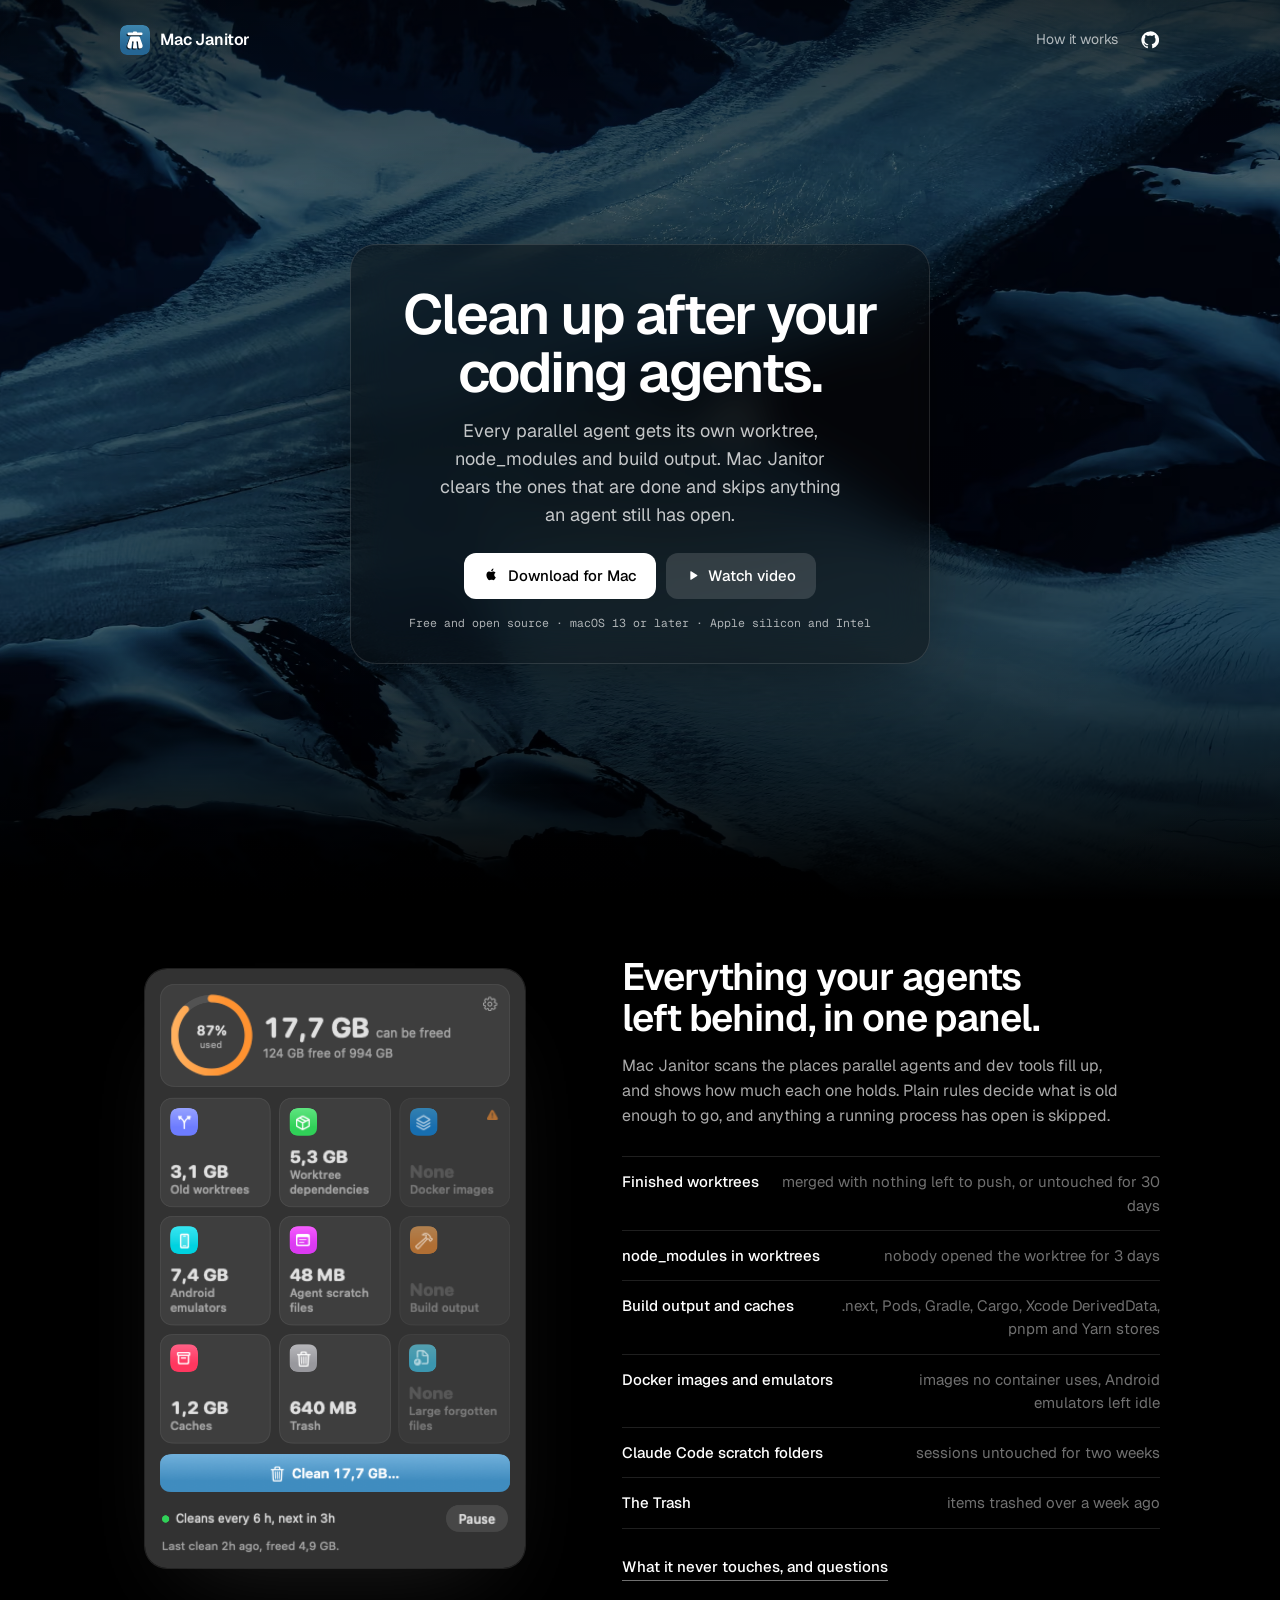
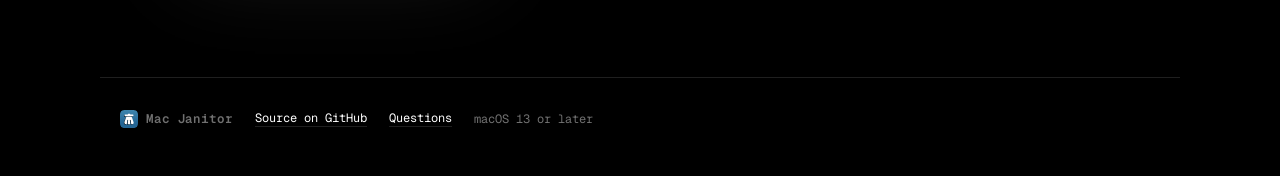
==== site/index.html @ 7b103d2b "Agent-focused site and README copy, glacier blue accent Hero, panel section, details page (safe whil" ====
<!doctype html>
<html lang="en">
<head>
<meta charset="utf-8">
<meta name="viewport" content="width=device-width, initial-scale=1, viewport-fit=cover">
<title>Mac Janitor: clean up after your coding agents</title>
<meta name="description" content="A free macOS menu-bar app that clears the worktrees, node_modules, build output and caches parallel coding agents leave behind, and skips anything still in use.">
<meta name="theme-color" content="#000000">
<meta property="og:type" content="website">
<meta property="og:site_name" content="Mac Janitor">
<meta property="og:url" content="https://blazejkustra.github.io/Mac-Janitor/">
<meta property="og:title" content="Mac Janitor: clean up after your coding agents">
<meta property="og:description" content="Parallel agents fill your disk with worktrees, node_modules and build output. Mac Janitor clears the finished ones from the menu bar.">
<meta property="og:image" content="https://blazejkustra.github.io/Mac-Janitor/assets/og.jpg">
<meta property="og:image:width" content="1200">
<meta property="og:image:height" content="630">
<meta name="twitter:card" content="summary_large_image">
<link rel="icon" type="image/svg+xml" href="assets/logo.svg">
<link rel="icon" type="image/png" href="assets/favicon.png">
<link rel="apple-touch-icon" href="assets/icon-256.png">
<link rel="preconnect" href="https://fonts.googleapis.com">
<link rel="preconnect" href="https://fonts.gstatic.com" crossorigin>
<link rel="stylesheet" href="https://fonts.googleapis.com/css2?family=Geist:wght@400;500;600&family=Geist+Mono:wght@400;500&display=swap">
<link rel="stylesheet" href="styles.css">
</head>
<body class="home">
<main>
  <section class="stage">
    <picture class="photo">
      <source media="(max-aspect-ratio: 3/4)" type="image/avif" srcset="assets/photos/glacier-1080.avif">
      <source media="(max-aspect-ratio: 3/4)" type="image/webp" srcset="assets/photos/glacier-1080.webp">
      <source media="(max-aspect-ratio: 3/4)" srcset="assets/photos/glacier-1080.jpg">
      <source type="image/avif" srcset="assets/photos/glacier-2560.avif">
      <source type="image/webp" srcset="assets/photos/glacier-2560.webp">
      <img src="assets/photos/glacier-2560.jpg" alt="" width="2560" height="1600" fetchpriority="high">
    </picture>

    <header class="nav wrap">
      <a class="brand" href="./"><img src="assets/logo.svg" alt="" width="30" height="30">Mac Janitor</a>
      <nav class="links" aria-label="Site">
        <a href="details.html">How it works</a>
        <a class="icon" href="https://github.com/blazejkustra/Mac-Janitor" aria-label="Source on GitHub">
          <svg viewBox="0 0 24 24" aria-hidden="true"><path d="M12 .5a11.5 11.5 0 0 0-3.64 22.41c.58.1.79-.25.79-.56v-2c-3.2.7-3.88-1.37-3.88-1.37-.52-1.33-1.28-1.69-1.28-1.69-1.05-.71.08-.7.08-.7 1.16.08 1.77 1.19 1.77 1.19 1.03 1.77 2.7 1.26 3.36.96.1-.75.4-1.26.73-1.55-2.56-.29-5.24-1.28-5.24-5.69 0-1.26.45-2.29 1.19-3.09-.12-.29-.52-1.46.11-3.05 0 0 .97-.31 3.17 1.18a11 11 0 0 1 5.77 0c2.2-1.49 3.17-1.18 3.17-1.18.63 1.59.23 2.76.11 3.05.74.8 1.19 1.83 1.19 3.09 0 4.42-2.69 5.39-5.25 5.68.41.36.78 1.06.78 2.14v3.17c0 .31.21.67.8.56A11.5 11.5 0 0 0 12 .5Z"/></svg>
        </a>
      </nav>
    </header>

    <div class="intro">
      <h1>Clean up after your coding agents.</h1>
      <p class="lede">Every parallel agent gets its own worktree, node_modules and build output. Mac Janitor clears the ones that are done and skips anything an agent still has open.</p>
      <div class="ctas">
        <a class="btn main" href="https://github.com/blazejkustra/Mac-Janitor/releases/latest">
          <svg viewBox="0 0 24 24" aria-hidden="true"><path d="M16.4 12.6c0-2.4 2-3.5 2-3.6-1.1-1.6-2.8-1.8-3.4-1.8-1.4-.2-2.8.9-3.5.9-.7 0-1.9-.8-3.1-.8-1.6 0-3 .9-3.8 2.3-1.6 2.8-.4 7 1.2 9.3.8 1.1 1.7 2.4 2.9 2.3 1.2 0 1.6-.7 3-.7s1.8.7 3.1.7c1.3 0 2.1-1.1 2.8-2.3.9-1.3 1.3-2.5 1.3-2.6 0 0-2.5-1-2.5-3.7zM14.1 5.5c.6-.8 1.1-1.9 1-3-.9 0-2.1.6-2.7 1.4-.6.7-1.1 1.8-1 2.9 1 .1 2.1-.5 2.7-1.3z"/></svg>
          Download for Mac
        </a>
        <button class="btn ghost" type="button" id="watch" aria-haspopup="dialog">
          <svg viewBox="0 0 24 24" aria-hidden="true"><path d="M8 5.2v13.6a1 1 0 0 0 1.5.86l11-6.8a1 1 0 0 0 0-1.72l-11-6.8A1 1 0 0 0 8 5.2z"/></svg>
          Watch video
        </button>
      </div>
      <p class="meta">Free and open source · macOS 13 or later · Apple silicon and Intel</p>
    </div>
  </section>

  <section class="tour wrap">
    <figure class="shot">
      <img src="assets/panel-dark.png" width="720" height="1136" alt="The Mac Janitor menu-bar panel: 17.7 GB can be freed, split into old worktrees, worktree dependencies, Android emulators, caches, the Trash and more" loading="lazy">
    </figure>
    <div class="tour-copy">
      <h2>Everything your agents left behind, in one panel.</h2>
      <p>Mac Janitor scans the places parallel agents and dev tools fill up, and shows how much each one holds. Plain rules decide what is old enough to go, and anything a running process has open is skipped.</p>
      <ul class="rows">
        <li><b>Finished worktrees</b><span>merged with nothing left to push, or untouched for 30 days</span></li>
        <li><b>node_modules in worktrees</b><span>nobody opened the worktree for 3 days</span></li>
        <li><b>Build output and caches</b><span>.next, Pods, Gradle, Cargo, Xcode DerivedData, pnpm and Yarn stores</span></li>
        <li><b>Docker images and emulators</b><span>images no container uses, Android emulators left idle</span></li>
        <li><b>Claude Code scratch folders</b><span>sessions untouched for two weeks</span></li>
        <li><b>The Trash</b><span>items trashed over a week ago</span></li>
      </ul>
      <a class="more" href="details.html">What it never touches, and questions</a>
    </div>
  </section>

  <footer class="foot wrap">
    <span class="brand small"><img src="assets/logo.svg" alt="" width="18" height="18">Mac Janitor</span>
    <a href="https://github.com/blazejkustra/Mac-Janitor">Source on GitHub</a>
    <a href="details.html#faq">Questions</a>
    <span>macOS 13 or later</span>
  </footer>
</main>

<dialog class="player" id="player" aria-label="Mac Janitor demo video">
  <div class="frame" id="frame"></div>
  <button class="close" type="button" id="close" aria-label="Close video">
    <svg viewBox="0 0 24 24" aria-hidden="true"><path d="M6 6l12 12M18 6L6 18"/></svg>
  </button>
</dialog>

<template id="soon">
  <div class="soon">
    <img src="assets/demo-poster.jpg" alt="">
    <div class="soon-note">
      <b>Video coming soon</b>
      <span>A short tour of a scan and a clean is on its way.</span>
    </div>
  </div>
</template>

<script src="player.js" defer></script>
</body>
</html>
---- site/styles.css ----
:root {
  --bg: #000;
  --fg: #fff;
  --muted: rgba(255, 255, 255, 0.66);
  --faint: rgba(255, 255, 255, 0.44);
  --line: rgba(255, 255, 255, 0.12);
  --fill: rgba(255, 255, 255, 0.08);
  --sans: "Geist", system-ui, -apple-system, sans-serif;
  --mono: "Geist Mono", ui-monospace, "SF Mono", Menlo, monospace;
  --col: 1080px;
  --spring: cubic-bezier(.3, 1.5, .5, 1);
  color-scheme: dark;
}

* { box-sizing: border-box; }
html { scroll-behavior: smooth; }
body {
  margin: 0;
  background: var(--bg);
  color: var(--fg);
  font-family: var(--sans);
  font-size: 16px;
  line-height: 1.55;
  -webkit-font-smoothing: antialiased;
}
img { display: block; max-width: 100%; height: auto; }
a { color: inherit; }
a, button, summary { cursor: pointer; -webkit-tap-highlight-color: transparent; }
:focus-visible { outline: 2px solid var(--fg); outline-offset: 3px; border-radius: 10px; }

.wrap { width: 100%; max-width: var(--col); margin: 0 auto; padding-inline: max(20px, env(safe-area-inset-left, 0px)) max(20px, env(safe-area-inset-right, 0px)); }

.nav { position: relative; z-index: 3; display: flex; align-items: center; justify-content: space-between; padding-block: 22px; }
.brand { display: inline-flex; align-items: center; gap: 10px; font-weight: 600; font-size: 16px; letter-spacing: -0.01em; text-decoration: none; }
.brand img { width: 30px; height: 30px; border-radius: 7px; }
.brand.small { gap: 8px; font-size: 12.5px; }
.brand.small img { width: 18px; height: 18px; border-radius: 4px; }
.links { display: flex; align-items: center; gap: 2px; margin-right: -8px; }
.links a { display: inline-flex; align-items: center; height: 36px; padding: 0 12px; border-radius: 10px; font-size: 14px; color: var(--muted); text-decoration: none; transition: background .15s ease, color .15s ease; }
.links a:hover { background: var(--fill); color: var(--fg); }
.links .icon { width: 36px; padding: 0; justify-content: center; color: var(--fg); }
.links svg { width: 18px; height: 18px; fill: currentColor; }

h1 { margin: 0; font-weight: 600; font-size: clamp(36px, 5.4vw, 56px); line-height: 1.03; letter-spacing: -0.035em; text-wrap: balance; }
h2 { margin: 0; font-weight: 600; font-size: clamp(28px, 3.4vw, 38px); line-height: 1.08; letter-spacing: -0.03em; text-wrap: balance; }
.lede { margin: 0; max-width: 34ch; font-size: 18px; line-height: 1.55; color: var(--muted); text-wrap: pretty; }

.btn { display: inline-flex; align-items: center; gap: 9px; height: 46px; padding: 0 20px; border: 0; border-radius: 12px; font: 500 15px var(--sans); text-decoration: none; transition: transform .15s ease, background .15s ease; }
.btn:hover { transform: translateY(-1px); }
.btn svg { width: 15px; height: 15px; fill: currentColor; }
.btn.main { background: #fff; color: #000; }
.btn.main svg { margin-top: -2px; }
.btn.ghost { background: rgba(255, 255, 255, 0.14); color: var(--fg); }
.btn.ghost:hover { background: rgba(255, 255, 255, 0.2); }
.btn.ghost svg { width: 13px; height: 13px; }
.meta { margin: 0; font: 400 11.5px var(--mono); color: var(--muted); }

.stage { position: relative; isolation: isolate; overflow: hidden; display: flex; flex-direction: column; min-height: clamp(640px, 100svh, 980px); padding-bottom: 72px; background: #000; }
.photo { position: absolute; inset: 0; z-index: -2; }
.photo img { width: 100%; height: 100%; object-fit: cover; filter: brightness(.5) saturate(.92); }
.stage::before {
  content: ""; position: absolute; inset: 0; z-index: -1;
  background:
    radial-gradient(ellipse 46% 40% at 50% 52%, rgba(0, 0, 0, 0.5), rgba(0, 0, 0, 0.18) 70%, transparent),
    radial-gradient(ellipse 120% 90% at 50% 50%, transparent 55%, rgba(0, 0, 0, 0.55)),
    linear-gradient(to bottom, rgba(0, 0, 0, 0.45), transparent 22%, transparent 70%, #000);
}

.intro {
  position: relative; z-index: 2; margin: auto; width: calc(100% - 40px); max-width: 580px; padding: 42px 32px 34px;
  display: flex; flex-direction: column; align-items: center; gap: 16px; text-align: center;
  border-radius: 26px; background: rgba(10, 10, 10, 0.42);
  box-shadow: inset 0 0 0 1px rgba(255, 255, 255, 0.12), 0 30px 80px -30px rgba(0, 0, 0, 0.6);
  backdrop-filter: blur(20px) saturate(1.1); -webkit-backdrop-filter: blur(20px) saturate(1.1);
  animation: rise .7s var(--spring) both;
}
.intro .lede { color: rgba(255, 255, 255, 0.76); }
.ctas { display: flex; flex-wrap: wrap; justify-content: center; gap: 10px; margin-top: 8px; }
@keyframes rise { from { opacity: 0; transform: translateY(18px); } to { opacity: 1; transform: none; } }

.tour { display: grid; grid-template-columns: minmax(0, 0.8fr) minmax(0, 1fr); gap: 72px; align-items: center; padding-block: 56px 96px; }
.shot img { width: 100%; max-width: 380px; margin-inline: auto; border-radius: 22px; box-shadow: 0 0 0 1px var(--line), 0 40px 90px -40px rgba(255, 255, 255, 0.12); }
.tour-copy p { margin: 16px 0 0; max-width: 46ch; color: var(--muted); }
.rows { list-style: none; margin: 28px 0 0; padding: 0; border-top: 1px solid var(--line); }
.rows li { display: flex; justify-content: space-between; align-items: baseline; gap: 20px; padding: 13px 0; border-bottom: 1px solid var(--line); font-size: 15px; }
.rows b { flex: none; font-weight: 500; }
.rows span { color: var(--faint); text-align: right; }
.more { display: inline-flex; align-items: center; gap: 8px; margin-top: 26px; font-size: 15px; font-weight: 500; text-decoration: none; border-bottom: 1px solid var(--faint); padding-bottom: 2px; transition: border-color .15s ease; }
.more:hover { border-color: var(--fg); }

.foot { display: flex; flex-wrap: wrap; align-items: center; gap: 12px 22px; padding-block: 32px 48px; border-top: 1px solid var(--line); font: 400 12px var(--mono); color: var(--faint); }
.foot a { color: var(--fg); text-decoration: none; border-bottom: 1px solid var(--line); }
.foot a:hover { border-color: var(--fg); }
.foot .credits { flex-basis: 100%; }

.page .nav { border-bottom: 1px solid var(--line); }
.intro-page { padding-block: 72px 56px; }
.intro-page .lede { margin-top: 18px; max-width: 52ch; }
.band { padding-block: 64px; border-top: 1px solid var(--line); }
.split { display: grid; grid-template-columns: 1fr 1fr; gap: 64px; }
.sub { margin: 12px 0 0; max-width: 46ch; color: var(--muted); }
.list { list-style: none; margin: 28px 0 0; padding: 0; border-top: 1px solid var(--line); }
.list li { padding: 14px 0; border-bottom: 1px solid var(--line); color: var(--muted); }
.list b { color: var(--fg); font-weight: 500; }
.feature { display: grid; grid-template-columns: minmax(0, 1fr) minmax(0, 1.15fr); gap: 64px; align-items: center; padding-block: 64px; border-top: 1px solid var(--line); }
.feature p { margin: 16px 0 0; max-width: 46ch; color: var(--muted); }
figure { margin: 0; }
.single img { border-radius: 14px; box-shadow: 0 0 0 1px var(--line); }

.faq { padding-block: 64px; border-top: 1px solid var(--line); }
.faq h2 { margin-bottom: 16px; }
.faq-list { max-width: 720px; }
details { border-bottom: 1px solid var(--line); }
summary { list-style: none; display: flex; justify-content: space-between; align-items: center; gap: 16px; padding: 18px 0; font-weight: 500; font-size: 17px; border-radius: 0; }
summary::-webkit-details-marker { display: none; }
summary::after { content: "+"; font: 400 20px var(--mono); color: var(--faint); transition: transform .25s var(--spring); }
details[open] summary::after { transform: rotate(45deg); }
details p { margin: 0 0 20px; max-width: 62ch; color: var(--muted); }

.player { width: min(1100px, calc(100vw - 32px)); max-width: none; padding: 0; border: 0; border-radius: 18px; background: #000; color: var(--fg); overflow: visible; box-shadow: 0 0 0 1px var(--line), 0 40px 90px -30px rgba(0, 0, 0, 0.9); }
.player::backdrop { background: rgba(0, 0, 0, 0.8); backdrop-filter: blur(8px); -webkit-backdrop-filter: blur(8px); }
.player[open] { animation: pop .35s var(--spring) both; }
@keyframes pop { from { opacity: 0; transform: scale(.96); } to { opacity: 1; transform: none; } }
.frame { aspect-ratio: 16 / 9; border-radius: 18px; overflow: hidden; background: #000; }
.frame video, .soon img { display: block; width: 100%; height: 100%; object-fit: cover; }
.soon { position: relative; height: 100%; }
.soon img { filter: brightness(0.55); }
.soon-note { position: absolute; left: 50%; bottom: 28px; transform: translateX(-50%); display: flex; flex-direction: column; align-items: center; gap: 4px; padding: 14px 20px; border-radius: 14px; text-align: center; background: rgba(0, 0, 0, 0.6); box-shadow: inset 0 0 0 1px var(--line); backdrop-filter: blur(12px); -webkit-backdrop-filter: blur(12px); }
.soon-note b { font-weight: 600; font-size: 16px; }
.soon-note span { font-size: 13.5px; color: var(--muted); }
.close { position: absolute; top: -14px; right: -14px; width: 36px; height: 36px; border-radius: 50%; border: 0; display: grid; place-items: center; background: #fff; color: #000; box-shadow: 0 8px 20px -8px rgba(0, 0, 0, 0.8); transition: transform .2s var(--spring); }
.close:hover { transform: scale(1.08); }
.close svg { width: 14px; height: 14px; stroke: currentColor; stroke-width: 2.2; stroke-linecap: round; fill: none; }

@media (max-width: 900px) {
  .tour, .split, .feature { grid-template-columns: minmax(0, 1fr); gap: 44px; }
  .shot img { max-width: 340px; }
}

@media (max-width: 640px) {
  .lede { font-size: 16.5px; }
  .intro { padding: 30px 18px 26px; border-radius: 22px; }
  .ctas { width: 100%; flex-direction: column; }
  .btn { justify-content: center; }
  .rows li { flex-direction: column; gap: 2px; }
  .rows span { text-align: left; }
  .page .links a:not(.icon):not(.home-link) { display: none; }
  .soon-note { bottom: 12px; padding: 10px 14px; width: calc(100% - 24px); }
  .close { top: -44px; right: 0; }
}

@media (prefers-reduced-motion: reduce) {
  html { scroll-behavior: auto; }
  .intro, .player[open] { animation: none; }
  .btn, .close, .links a, .more, summary::after { transition: none; }
}
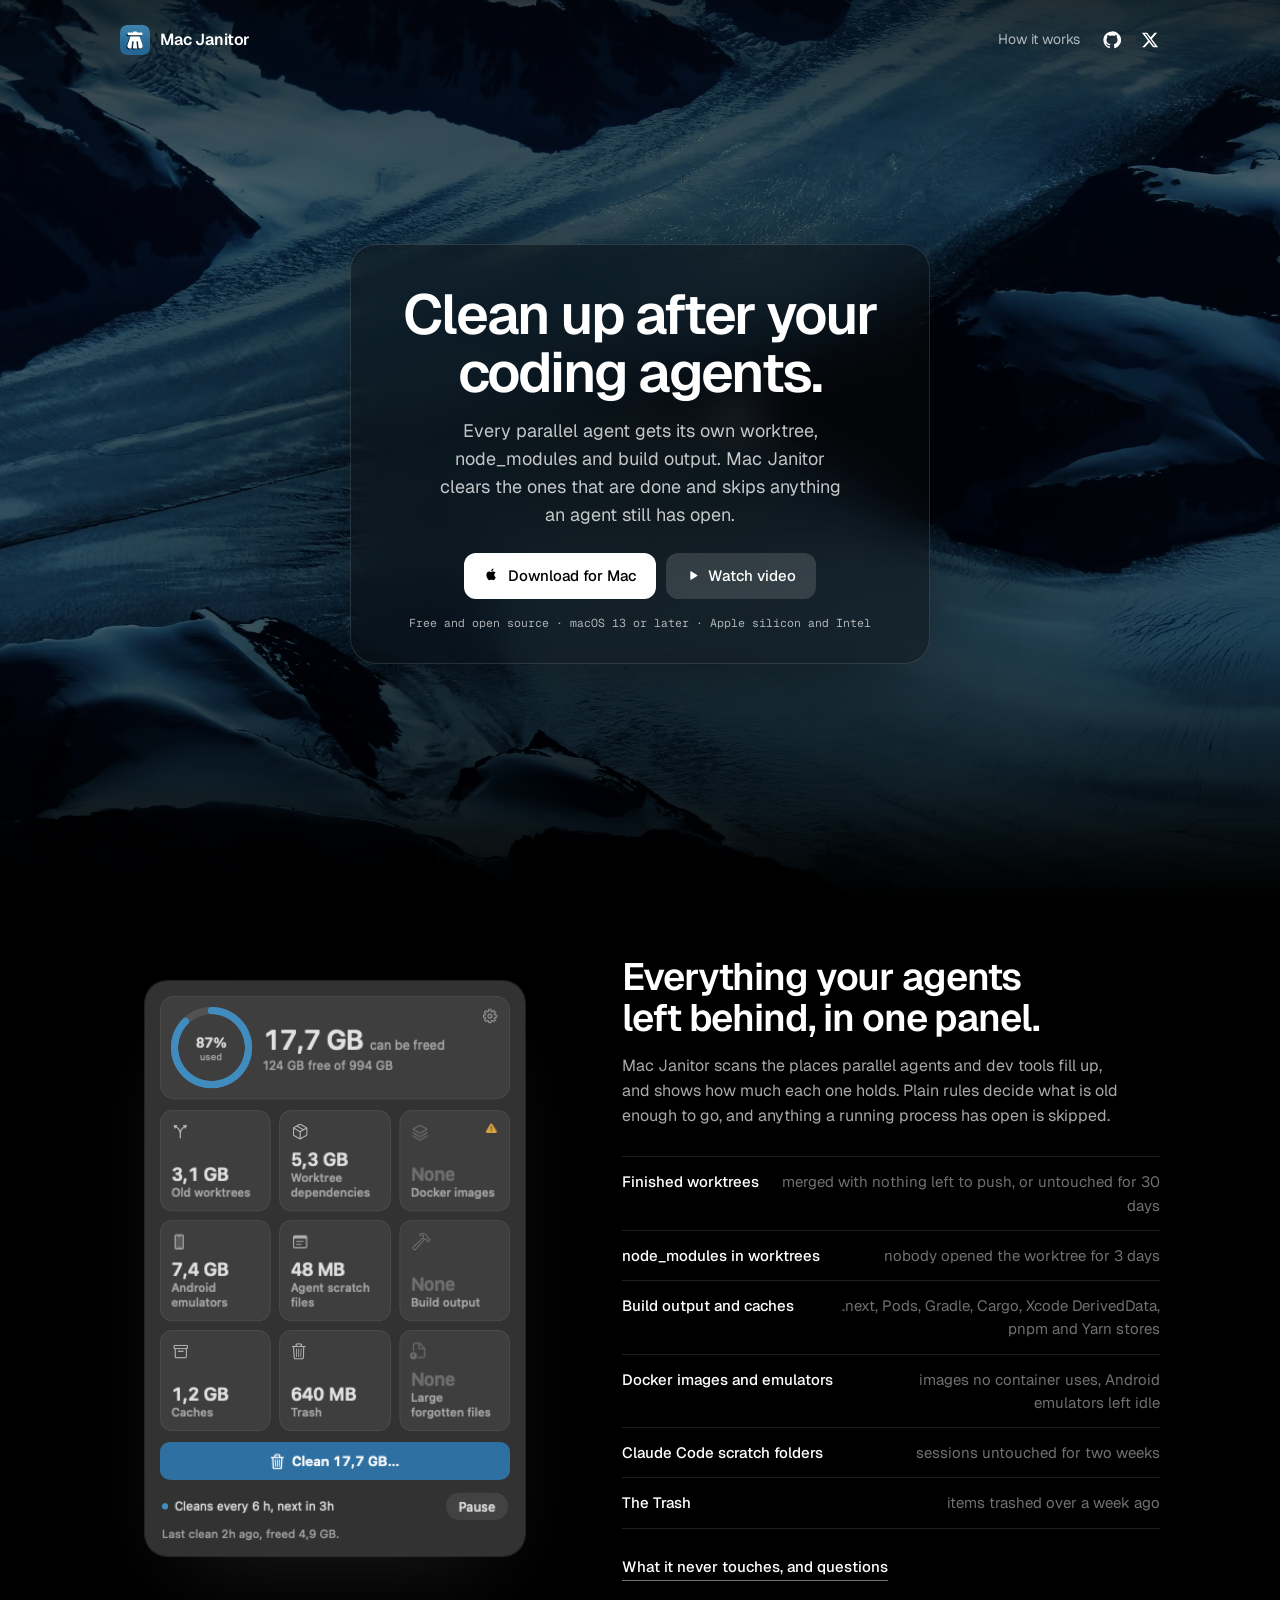
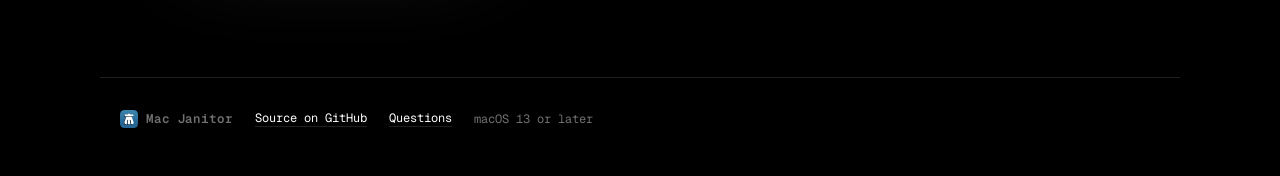
==== commit 7a21190e: "Calmer panel: neutral greys, one glacier-blue accent Category and settings icons become monochrome s" ====
--- a/site/index.html
+++ b/site/index.html
@@ -42,6 +42,9 @@
         <a class="icon" href="https://github.com/blazejkustra/Mac-Janitor" aria-label="Source on GitHub">
           <svg viewBox="0 0 24 24" aria-hidden="true"><path d="M12 .5a11.5 11.5 0 0 0-3.64 22.41c.58.1.79-.25.79-.56v-2c-3.2.7-3.88-1.37-3.88-1.37-.52-1.33-1.28-1.69-1.28-1.69-1.05-.71.08-.7.08-.7 1.16.08 1.77 1.19 1.77 1.19 1.03 1.77 2.7 1.26 3.36.96.1-.75.4-1.26.73-1.55-2.56-.29-5.24-1.28-5.24-5.69 0-1.26.45-2.29 1.19-3.09-.12-.29-.52-1.46.11-3.05 0 0 .97-.31 3.17 1.18a11 11 0 0 1 5.77 0c2.2-1.49 3.17-1.18 3.17-1.18.63 1.59.23 2.76.11 3.05.74.8 1.19 1.83 1.19 3.09 0 4.42-2.69 5.39-5.25 5.68.41.36.78 1.06.78 2.14v3.17c0 .31.21.67.8.56A11.5 11.5 0 0 0 12 .5Z"/></svg>
         </a>
+        <a class="icon" href="https://x.com/blazejkustra_" aria-label="Błażej Kustra on X">
+          <svg viewBox="0 0 24 24" aria-hidden="true"><path d="M18.244 2.25h3.308l-7.227 8.26 8.502 11.24H16.17l-5.214-6.817L4.99 21.75H1.68l7.73-8.835L1.254 2.25H8.08l4.713 6.231zm-1.161 17.52h1.833L7.084 4.126H5.117z"/></svg>
+        </a>
       </nav>
     </header>
 
@@ -64,7 +67,7 @@
 
   <section class="tour wrap">
     <figure class="shot">
-      <img src="assets/panel-dark.png" width="720" height="1136" alt="The Mac Janitor menu-bar panel: 17.7 GB can be freed, split into old worktrees, worktree dependencies, Android emulators, caches, the Trash and more" loading="lazy">
+      <img src="assets/panel-dark.png" width="720" height="1088" alt="The Mac Janitor menu-bar panel: 17.7 GB can be freed, split into old worktrees, worktree dependencies, Android emulators, caches, the Trash and more" loading="lazy">
     </figure>
     <div class="tour-copy">
       <h2>Everything your agents left behind, in one panel.</h2>
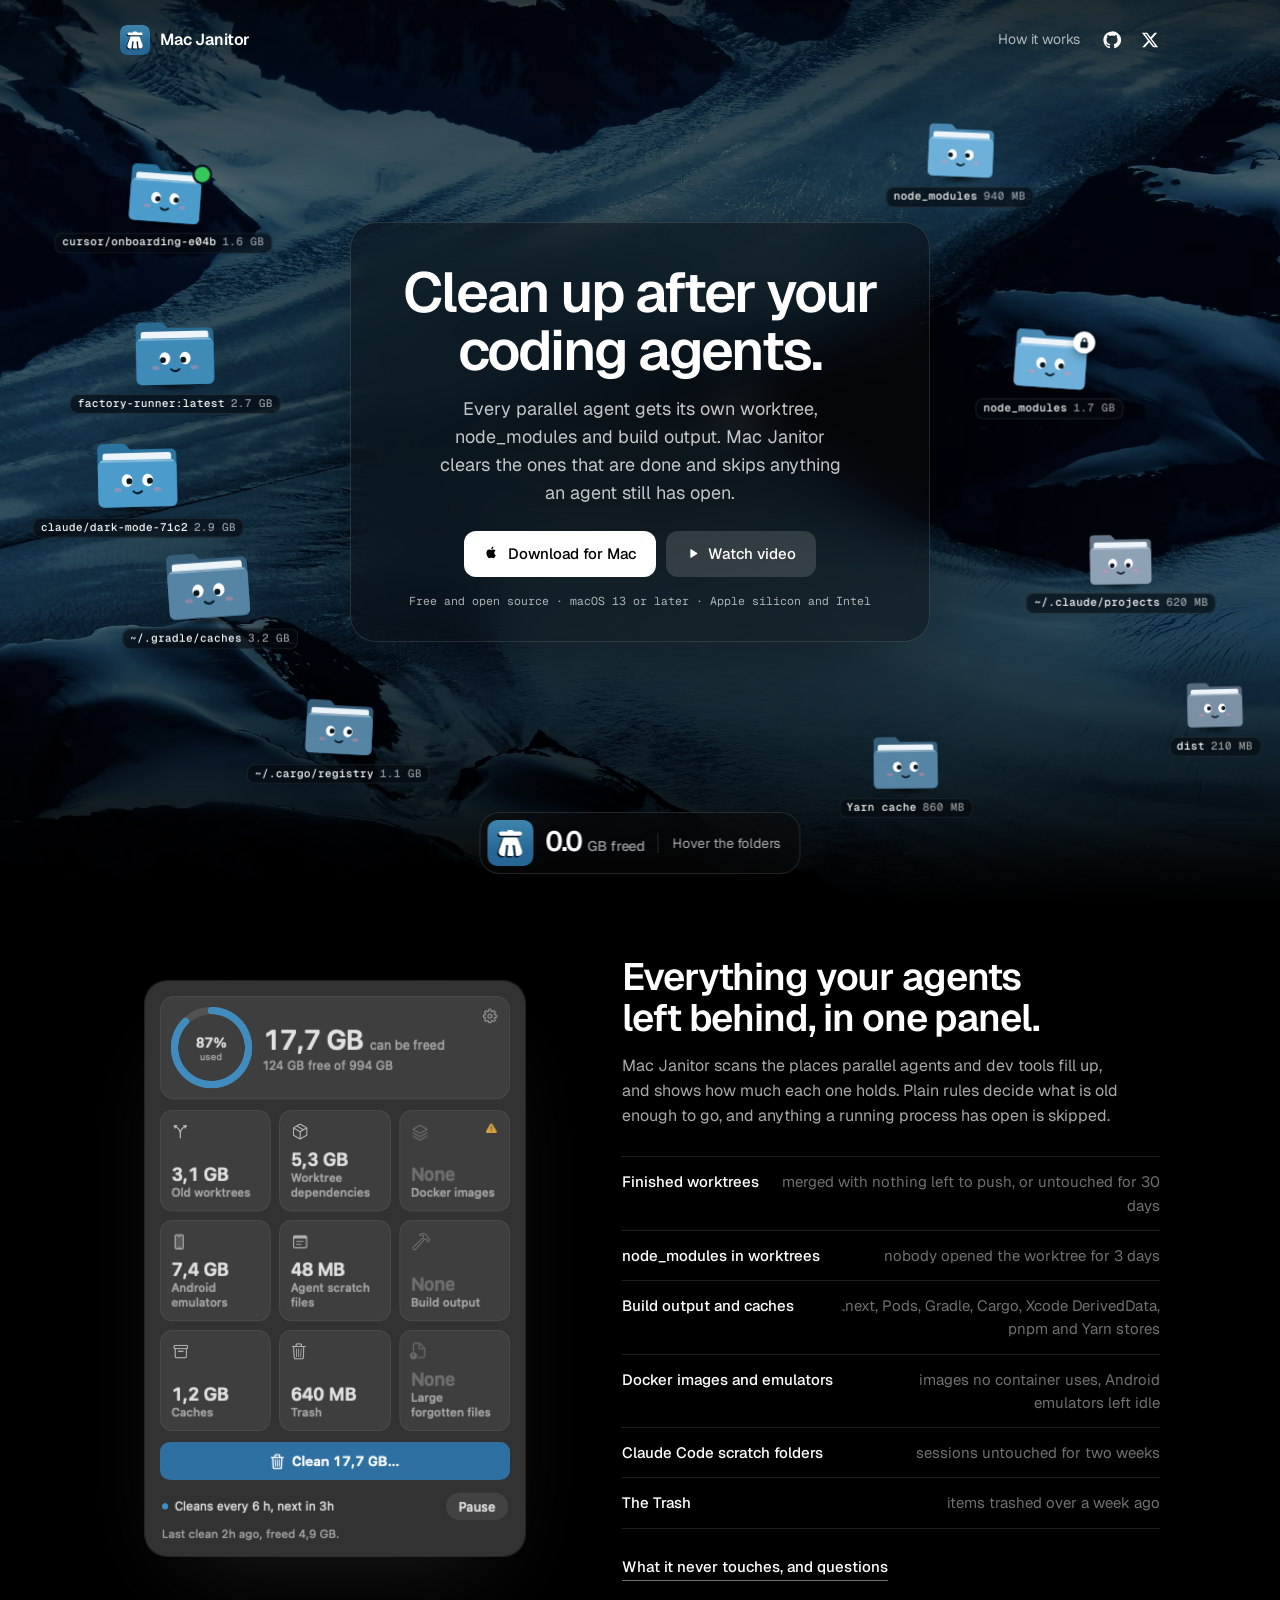
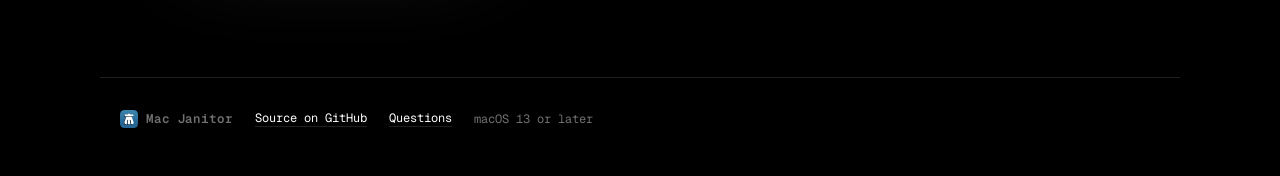
==== commit 3d684040: "Add the folder toy to the landing page hero Folders of agent leftovers roam around the hero card. Ho" ====
--- a/site/index.html
+++ b/site/index.html
@@ -22,6 +22,7 @@
 <link rel="preconnect" href="https://fonts.gstatic.com" crossorigin>
 <link rel="stylesheet" href="https://fonts.googleapis.com/css2?family=Geist:wght@400;500;600&family=Geist+Mono:wght@400;500&display=swap">
 <link rel="stylesheet" href="styles.css">
+<link rel="stylesheet" href="toy.css">
 </head>
 <body class="home">
 <main>
@@ -34,6 +35,16 @@
       <source type="image/webp" srcset="assets/photos/glacier-2560.webp">
       <img src="assets/photos/glacier-2560.jpg" alt="" width="2560" height="1600" fetchpriority="high">
     </picture>
+
+    <div class="jt jt-hero" data-janitor-toy data-events=".stage" data-avoid=".intro, .nav" data-hint="Hover the folders" data-hint-touch="Tap the folders" data-hint-click="Click the folders" data-hint-after="More keep coming" data-hint-kept="In-use folders stay put">
+      <div class="jt-field"></div>
+      <canvas class="jt-canvas"></canvas>
+      <div class="jt-dock" data-avoid>
+        <div class="jt-sink"><svg viewBox="100 100 824 824" aria-hidden="true"><defs><linearGradient id="jt-sink-bg" x1="0" y1="0" x2="0" y2="1"><stop offset="0" stop-color="#3e86ae"/><stop offset="0.7" stop-color="#256694"/></linearGradient></defs><path d="M640.59 100C722.19 100 763 100 806.92 113.89C854.88 131.34 892.66 169.12 910.11 217.08C924 261 924 301.81 924 383.41L924 640.59C924 722.19 924 763 910.11 806.92C892.66 854.88 854.88 892.66 806.92 910.11C763 924 722.19 924 640.59 924L383.41 924C301.81 924 261 924 217.08 910.11C169.12 892.66 131.34 854.88 113.89 806.92C100 763 100 722.19 100 640.59L100 383.41C100 301.81 100 261 113.89 217.08C131.34 169.12 169.12 131.34 217.08 113.89C261 100 301.81 100 383.41 100Z" fill="url(#jt-sink-bg)"/><g transform="translate(512 277) scale(8.32)"><g class="lid"><path fill="#0b1a25" transform="translate(-3.2 3.2)" d="M-7 3.5A3.5 3.5 0 0 1 -3.5 0L3.5 0A3.5 3.5 0 0 1 7 3.5L7 7A3.5 3.5 0 0 1 3.5 10.5L-3.5 10.5A3.5 3.5 0 0 1 -7 7ZM-25 8A4.5 4.5 0 0 1 -20.5 3.5L20.5 3.5A4.5 4.5 0 0 1 25 8L25 8A4.5 4.5 0 0 1 20.5 12.5L-20.5 12.5A4.5 4.5 0 0 1 -25 8Z"/><path fill="#fff" d="M-7 3.5A3.5 3.5 0 0 1 -3.5 0L3.5 0A3.5 3.5 0 0 1 7 3.5L7 7A3.5 3.5 0 0 1 3.5 10.5L-3.5 10.5A3.5 3.5 0 0 1 -7 7ZM-25 8A4.5 4.5 0 0 1 -20.5 3.5L20.5 3.5A4.5 4.5 0 0 1 25 8L25 8A4.5 4.5 0 0 1 20.5 12.5L-20.5 12.5A4.5 4.5 0 0 1 -25 8Z"/></g><path fill="#0b1a25" fill-rule="evenodd" transform="translate(-3.2 3.2)" d="M-15.94 19.18A4 4 0 0 1 -12.16 16.5L12.16 16.5A4 4 0 0 1 15.94 19.18L24.83 44.58A8.96 8.96 0 0 1 16.38 56.5L14.84 56.5A3 3 0 0 1 11.86 53.850L9.62 34.71A2.5 2.5 0 0 0 7.14 32.5L6.87 32.5A2.23 2.23 0 0 0 4.66 34.98L6.78 53.15A3 3 0 0 1 3.8 56.5L-3.8 56.5A3 3 0 0 1 -6.78 53.15L-4.66 34.98A2.23 2.23 0 0 0 -6.87 32.5L-7.14 32.5A2.5 2.5 0 0 0 -9.62 34.71L-11.86 53.85A3 3 0 0 1 -14.84 56.5L-16.37 56.5A8.96 8.96 0 0 1 -24.83 44.58Z"/><path fill="#fff" fill-rule="evenodd" d="M-15.94 19.18A4 4 0 0 1 -12.16 16.5L12.16 16.5A4 4 0 0 1 15.94 19.18L24.83 44.58A8.96 8.96 0 0 1 16.38 56.5L14.84 56.5A3 3 0 0 1 11.86 53.85L9.62 34.71A2.5 2.5 0 0 0 7.14 32.5L6.87 32.5A2.23 2.23 0 0 0 4.66 34.98L6.78 53.15A3 3 0 0 1 3.8 56.5L-3.8 56.5A3 3 0 0 1 -6.78 53.15L-4.66 34.98A2.23 2.23 0 0 0 -6.87 32.5L-7.14 32.5A2.5 2.5 0 0 0 -9.62 34.71L-11.86 53.85A3 3 0 0 1 -14.84 56.5L-16.37 56.5A8.96 8.96 0 0 1 -24.83 44.58Z"/></g></svg></div>
+        <div class="jt-readout"><span class="jt-count">0.0</span><span class="jt-unit">GB freed</span></div>
+        <span class="jt-hint"></span>
+      </div>
+    </div>
 
     <header class="nav wrap">
       <a class="brand" href="./"><img src="assets/logo.svg" alt="" width="30" height="30">Mac Janitor</a>
@@ -110,5 +121,6 @@
 </template>
 
 <script src="player.js" defer></script>
+<script src="toy.js" defer></script>
 </body>
 </html>
--- a/site/styles.css
+++ b/site/styles.css
@@ -102,10 +102,7 @@
 .list { list-style: none; margin: 28px 0 0; padding: 0; border-top: 1px solid var(--line); }
 .list li { padding: 14px 0; border-bottom: 1px solid var(--line); color: var(--muted); }
 .list b { color: var(--fg); font-weight: 500; }
-.feature { display: grid; grid-template-columns: minmax(0, 1fr) minmax(0, 1.15fr); gap: 64px; align-items: center; padding-block: 64px; border-top: 1px solid var(--line); }
-.feature p { margin: 16px 0 0; max-width: 46ch; color: var(--muted); }
 figure { margin: 0; }
-.single img { border-radius: 14px; box-shadow: 0 0 0 1px var(--line); }
 
 .faq { padding-block: 64px; border-top: 1px solid var(--line); }
 .faq h2 { margin-bottom: 16px; }
@@ -133,7 +130,7 @@
 .close svg { width: 14px; height: 14px; stroke: currentColor; stroke-width: 2.2; stroke-linecap: round; fill: none; }
 
 @media (max-width: 900px) {
-  .tour, .split, .feature { grid-template-columns: minmax(0, 1fr); gap: 44px; }
+  .tour, .split { grid-template-columns: minmax(0, 1fr); gap: 44px; }
   .shot img { max-width: 340px; }
 }
 
--- a/site/toy.css
+++ b/site/toy.css
@@ -0,0 +1,158 @@
+.jt {
+  --jt-sans: "Geist", system-ui, -apple-system, sans-serif;
+  --jt-mono: "Geist Mono", ui-monospace, "SF Mono", Menlo, monospace;
+  --jt-glacier: #3e86ae;
+  --jt-ice: #9fd3f2;
+  position: relative;
+  overflow: hidden;
+  isolation: isolate;
+  color: #fff;
+  font-family: var(--jt-sans);
+  user-select: none;
+  -webkit-user-select: none;
+  -webkit-tap-highlight-color: transparent;
+}
+
+.jt-canvas { position: absolute; inset: 0; width: 100%; height: 100%; z-index: 5; pointer-events: none; }
+.jt-field { position: absolute; inset: 0; z-index: 2; }
+
+.jt-folder {
+  position: absolute; left: 0; top: 0; z-index: 2;
+  padding: 0; border: 0; background: none; color: inherit; font: inherit;
+  cursor: pointer; will-change: transform; outline: none;
+}
+.jt-folder:focus-visible .jt-tag { box-shadow: 0 0 0 2px #fff; }
+.jt-pose { display: block; position: relative; transform-origin: 50% 92%; }
+.jt-anim { display: block; position: relative; }
+.jt-folder svg { display: block; width: 100%; height: auto; overflow: visible; }
+.jt-shadow {
+  position: absolute; left: 14%; right: 14%; bottom: -5px; height: 12px; border-radius: 50%;
+  background: radial-gradient(closest-side, rgba(0, 0, 0, 0.55), transparent);
+  transform-origin: 50% 50%;
+}
+
+.jt-folder .back { fill: var(--back); }
+.jt-folder .front { fill: var(--front); }
+.jt-folder .lip { fill: rgba(255, 255, 255, 0.32); }
+.jt-folder .paper { fill: #eef5fa; }
+.jt-folder .white { fill: #fff; }
+.jt-folder .pupil { fill: #0b1a25; }
+.jt-folder .cheek { fill: rgba(255, 140, 160, 0.35); }
+.jt-folder .mouth { fill: none; stroke: #0b1a25; stroke-width: 2.4; stroke-linecap: round; }
+.jt-folder .gasp { fill: #0b1a25; stroke: none; }
+.jt-folder .brow { fill: none; stroke: #0b1a25; stroke-width: 2.6; stroke-linecap: round; }
+.jt-folder .gasp, .jt-folder .flat, .jt-folder .brow { display: none; }
+.jt-folder.is-scared .smile, .jt-folder.is-nope .smile { display: none; }
+.jt-folder.is-scared .gasp { display: block; }
+.jt-folder.is-nope .flat, .jt-folder.is-nope .brow { display: block; }
+.jt-folder.is-nope .gasp { display: none; }
+.jt-eyes { transform-box: fill-box; transform-origin: 50% 50%; transition: transform 0.07s ease; }
+.jt-folder.is-blink .jt-eyes { transform: scaleY(0.12); }
+.jt-folder.is-scared .jt-eyes { transform: scale(1.12); }
+
+.jt-tag {
+  position: absolute; left: 50%; top: calc(100% + 7px); transform: translateX(-50%);
+  display: flex; align-items: baseline; gap: 6px; padding: 3px 8px 4px; border-radius: 8px;
+  white-space: nowrap; font: 500 11px/1.25 var(--jt-mono);
+  background: rgba(6, 12, 18, 0.66); box-shadow: inset 0 0 0 1px rgba(255, 255, 255, 0.1);
+  transition: opacity 0.15s ease;
+}
+.jt-tag b { font-weight: 500; color: #fff; }
+.jt-tag i { font-style: normal; color: rgba(255, 255, 255, 0.58); }
+
+.jt-badge { position: absolute; top: 4%; right: -6%; display: grid; place-items: center; transition: transform 0.3s cubic-bezier(.3, 1.6, .5, 1), opacity 0.3s ease; }
+.jt-badge.run { width: 15px; height: 15px; border-radius: 50%; background: #34c759; box-shadow: 0 0 0 2.5px #0b1a25; }
+.jt-badge.run::after { content: ""; position: absolute; inset: 0; border-radius: 50%; background: #34c759; animation: jt-ping 1.6s ease-out infinite; }
+.jt-badge.lock { width: 22px; height: 22px; border-radius: 50%; background: #fff; color: #0b1a25; box-shadow: 0 4px 10px -2px rgba(0, 0, 0, 0.5); }
+.jt-badge.lock svg { width: 12px; height: 12px; fill: currentColor; }
+.jt-badge.is-gone { transform: translateY(-18px) scale(0.2) rotate(40deg); opacity: 0; }
+@keyframes jt-ping { from { transform: scale(1); opacity: 0.7; } to { transform: scale(2.6); opacity: 0; } }
+
+.jt-tip {
+  position: absolute; left: 50%; bottom: calc(100% + 10px); z-index: 4;
+  padding: 7px 11px; border-radius: 10px; white-space: nowrap;
+  font: 500 12.5px/1.2 var(--jt-sans); color: #0b1a25; background: #fff;
+  box-shadow: 0 10px 24px -8px rgba(0, 0, 0, 0.6);
+  opacity: 0; transform: translate(-50%, 6px) scale(0.9); transform-origin: 50% 100%;
+  transition: opacity 0.14s ease, transform 0.22s cubic-bezier(.3, 1.6, .5, 1);
+  pointer-events: none;
+}
+.jt-tip::after { content: ""; position: absolute; left: 50%; bottom: -4px; width: 9px; height: 9px; background: #fff; transform: translateX(-50%) rotate(45deg); border-radius: 2px; }
+.jt-folder.is-tip .jt-tip { opacity: 1; transform: translate(-50%, 0) scale(1); }
+.jt-folder.is-tip { z-index: 900 !important; }
+
+.jt-folder.is-new .jt-anim { animation: jt-spawn 0.5s cubic-bezier(.3, 1.6, .5, 1) both; }
+.jt-folder.is-new .jt-tag { animation: jt-fade 0.4s 0.15s ease both; }
+.jt-folder.is-popping { pointer-events: none; }
+.jt-folder.is-popping .jt-anim { animation: jt-pop 0.2s ease-in both; }
+.jt-folder.is-popping .jt-tag, .jt-folder.is-popping .jt-shadow { opacity: 0; }
+.jt-folder.is-fading { opacity: 0; transition: opacity 0.25s ease; pointer-events: none; }
+@keyframes jt-spawn { from { transform: translateY(10px) scale(0.1); } to { transform: none; } }
+@keyframes jt-fade { from { opacity: 0; } to { opacity: 1; } }
+@keyframes jt-pop {
+  0% { transform: none; filter: brightness(1); }
+  45% { transform: scale(1.22, 0.78); filter: brightness(1.7); }
+  100% { transform: scale(0.15, 1.3); filter: brightness(2.2); opacity: 0; }
+}
+
+.jt-float {
+  position: absolute; left: 0; top: 0; z-index: 1000; pointer-events: none; white-space: nowrap;
+  font: 600 16px/1 var(--jt-sans); letter-spacing: -0.01em; color: #fff;
+  text-shadow: 0 0 14px rgba(62, 134, 174, 0.9), 0 2px 6px rgba(0, 0, 0, 0.6);
+  animation: jt-rise 0.95s cubic-bezier(.2, .8, .3, 1) forwards;
+}
+.jt-float.note { padding: 5px 9px; border-radius: 999px; font: 500 12px/1 var(--jt-sans); text-shadow: none; color: #0b1a25; background: #b9f0c9; }
+@keyframes jt-rise {
+  0% { opacity: 0; transform: translate(-50%, 4px) scale(0.7); }
+  20% { opacity: 1; transform: translate(-50%, -8px) scale(1.08); }
+  100% { opacity: 0; transform: translate(-50%, -44px) scale(1); }
+}
+.jt-puff { position: absolute; left: 0; top: 0; z-index: 1; width: 60px; height: 60px; margin: -30px 0 0 -30px; border-radius: 50%; border: 2px solid rgba(159, 211, 242, 0.6); pointer-events: none; animation: jt-puff 0.5s ease-out forwards; }
+@keyframes jt-puff { from { transform: scale(0.2); opacity: 1; } to { transform: scale(1.5); opacity: 0; } }
+
+.jt-sink { position: relative; width: 60px; height: 60px; flex: none; will-change: transform; }
+.jt-sink svg { display: block; width: 100%; height: 100%; overflow: visible; filter: drop-shadow(0 10px 22px rgba(37, 102, 148, 0.55)); }
+.jt-sink .lid { transform-box: fill-box; transform-origin: 8% 100%; transition: transform 0.16s cubic-bezier(.3, 1.6, .5, 1); }
+.jt-sink.is-open .lid { transform: translateY(-14%) rotate(-16deg); }
+
+.jt-count { font-weight: 600; letter-spacing: -0.045em; line-height: 1; font-variant-numeric: tabular-nums; display: inline-block; transform-origin: 0 60%; }
+.jt-unit { color: rgba(255, 255, 255, 0.62); font-weight: 500; letter-spacing: -0.01em; }
+.jt-count.is-milestone { animation: jt-glow 1.1s ease-out; }
+@keyframes jt-glow {
+  0% { text-shadow: 0 0 0 rgba(159, 211, 242, 0); transform: scale(1); }
+  25% { text-shadow: 0 0 28px rgba(159, 211, 242, 0.95); transform: scale(1.07); color: #dff2fd; }
+  100% { text-shadow: 0 0 0 rgba(159, 211, 242, 0); transform: scale(1); }
+}
+.jt-hint { transition: opacity 0.25s ease; }
+.jt-hint.is-swap { opacity: 0; }
+
+@media (max-width: 520px) {
+  .jt-tag { font-size: 10px; padding: 2px 6px 3px; gap: 5px; }
+}
+
+@media (prefers-reduced-motion: reduce) {
+  .jt-folder.is-new .jt-anim, .jt-folder.is-new .jt-tag { animation: jt-fade 0.3s ease both; }
+  .jt-badge.run::after { animation: none; }
+  .jt-count.is-milestone { animation: none; }
+  .jt-sink .lid { transition: none; }
+}
+
+.stage { touch-action: pan-y; padding-bottom: 116px; }
+.jt-hero { position: absolute; inset: 0; z-index: 1; pointer-events: none; }
+.jt-hero .jt-folder, .jt-hero .jt-dock { pointer-events: auto; }
+.jt-dock {
+  position: absolute; left: 50%; bottom: 26px; z-index: 4; transform: translateX(-50%);
+  display: flex; align-items: center; gap: 12px; padding: 8px 20px 8px 8px; border-radius: 20px; white-space: nowrap;
+  background: rgba(10, 10, 10, 0.42); box-shadow: inset 0 0 0 1px rgba(255, 255, 255, 0.12), 0 30px 80px -30px rgba(0, 0, 0, 0.6);
+  backdrop-filter: blur(20px) saturate(1.1); -webkit-backdrop-filter: blur(20px) saturate(1.1);
+}
+.jt-dock .jt-sink { width: 46px; height: 46px; }
+.jt-dock .jt-sink svg { filter: none; }
+.jt-dock .jt-count { font-size: 28px; }
+.jt-dock .jt-unit { margin-left: 6px; font-size: 14px; }
+.jt-dock .jt-hint { padding-left: 14px; border-left: 1px solid rgba(255, 255, 255, 0.14); font-size: 13.5px; color: rgba(255, 255, 255, 0.68); }
+@media (max-width: 640px) {
+  .jt-dock { bottom: 18px; gap: 10px; padding-right: 16px; }
+  .jt-dock .jt-count { font-size: 24px; }
+  .jt-dock .jt-hint { max-width: 150px; overflow: hidden; text-overflow: ellipsis; padding-left: 10px; font-size: 12.5px; }
+}
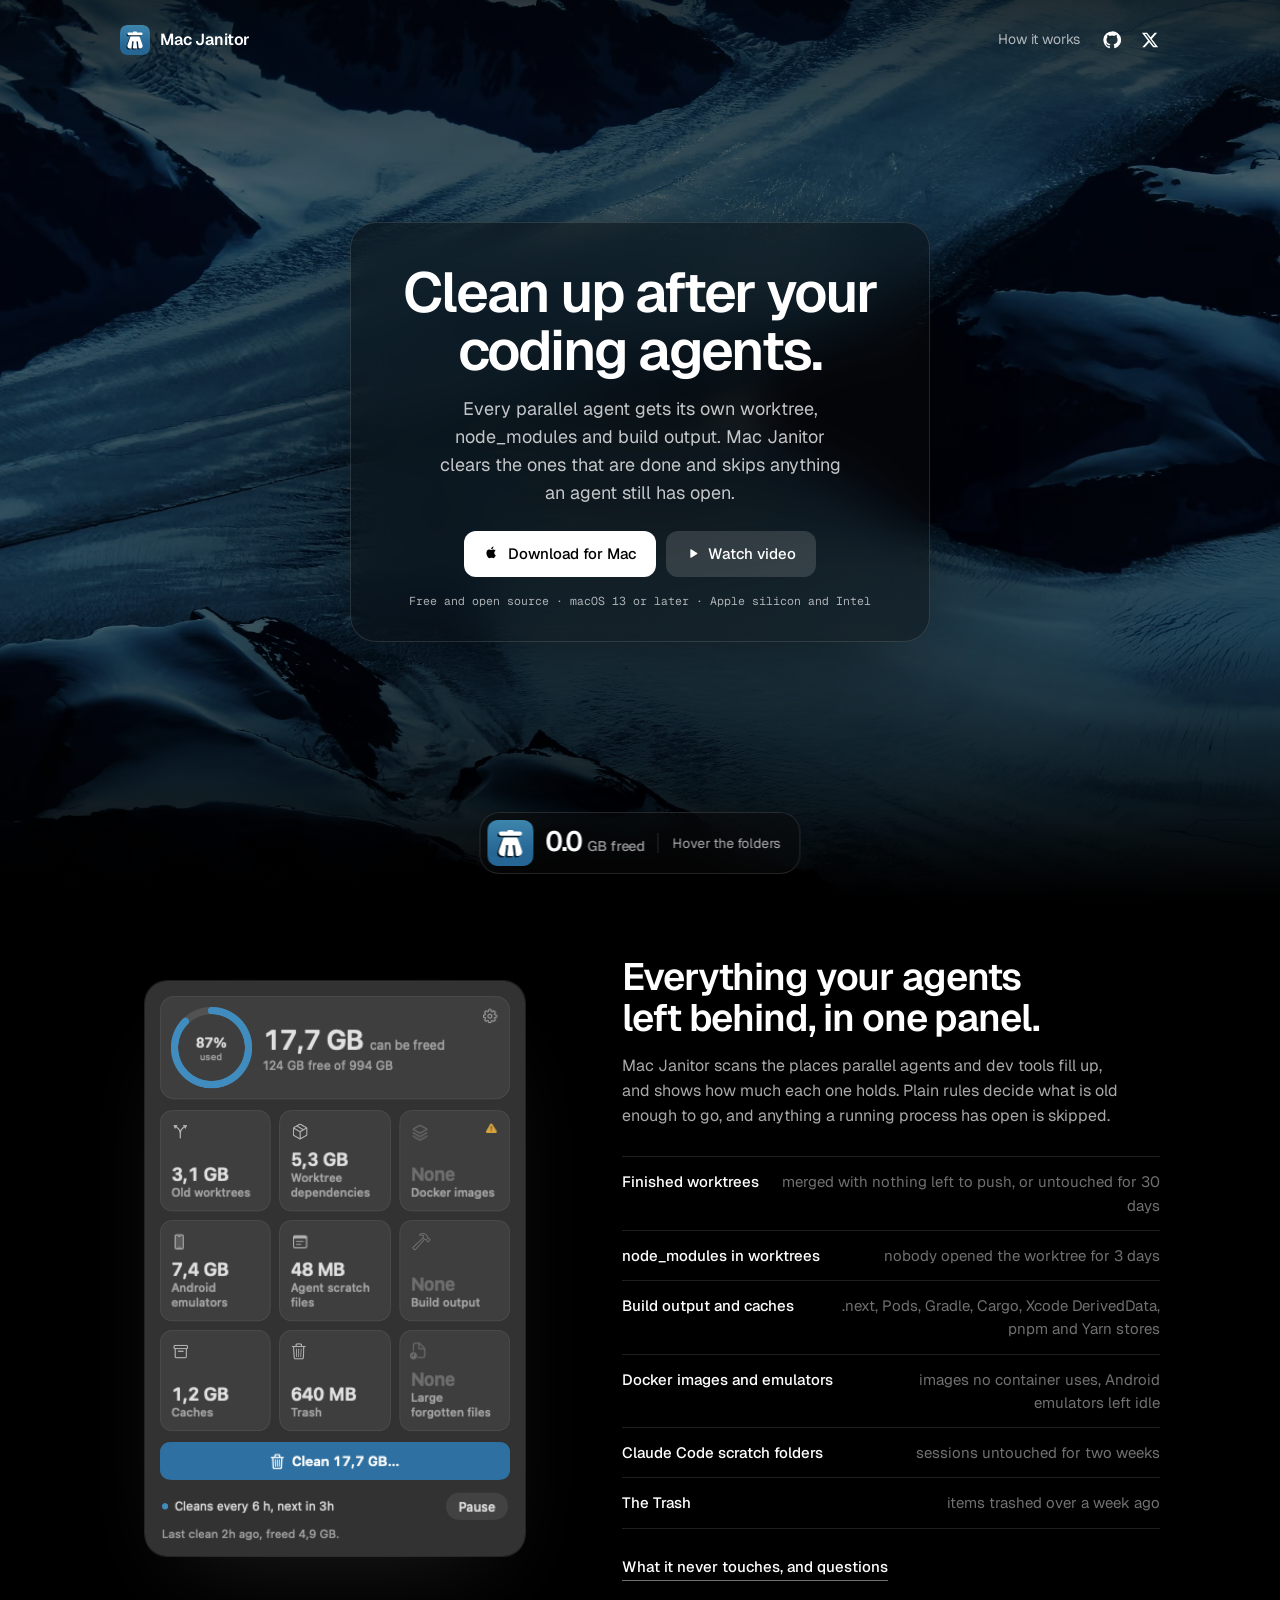
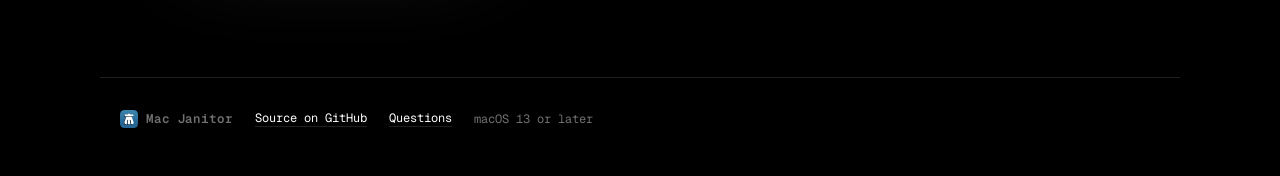
==== commit 37923a1a: "Add release packaging for Mac Janitor 1.0.0 scripts/release.sh builds a universal app, signs it with" ====
--- a/site/index.html
+++ b/site/index.html
@@ -63,7 +63,7 @@
       <h1>Clean up after your coding agents.</h1>
       <p class="lede">Every parallel agent gets its own worktree, node_modules and build output. Mac Janitor clears the ones that are done and skips anything an agent still has open.</p>
       <div class="ctas">
-        <a class="btn main" href="https://github.com/blazejkustra/Mac-Janitor/releases/latest">
+        <a class="btn main" href="https://github.com/blazejkustra/Mac-Janitor/releases">
           <svg viewBox="0 0 24 24" aria-hidden="true"><path d="M16.4 12.6c0-2.4 2-3.5 2-3.6-1.1-1.6-2.8-1.8-3.4-1.8-1.4-.2-2.8.9-3.5.9-.7 0-1.9-.8-3.1-.8-1.6 0-3 .9-3.8 2.3-1.6 2.8-.4 7 1.2 9.3.8 1.1 1.7 2.4 2.9 2.3 1.2 0 1.6-.7 3-.7s1.8.7 3.1.7c1.3 0 2.1-1.1 2.8-2.3.9-1.3 1.3-2.5 1.3-2.6 0 0-2.5-1-2.5-3.7zM14.1 5.5c.6-.8 1.1-1.9 1-3-.9 0-2.1.6-2.7 1.4-.6.7-1.1 1.8-1 2.9 1 .1 2.1-.5 2.7-1.3z"/></svg>
           Download for Mac
         </a>
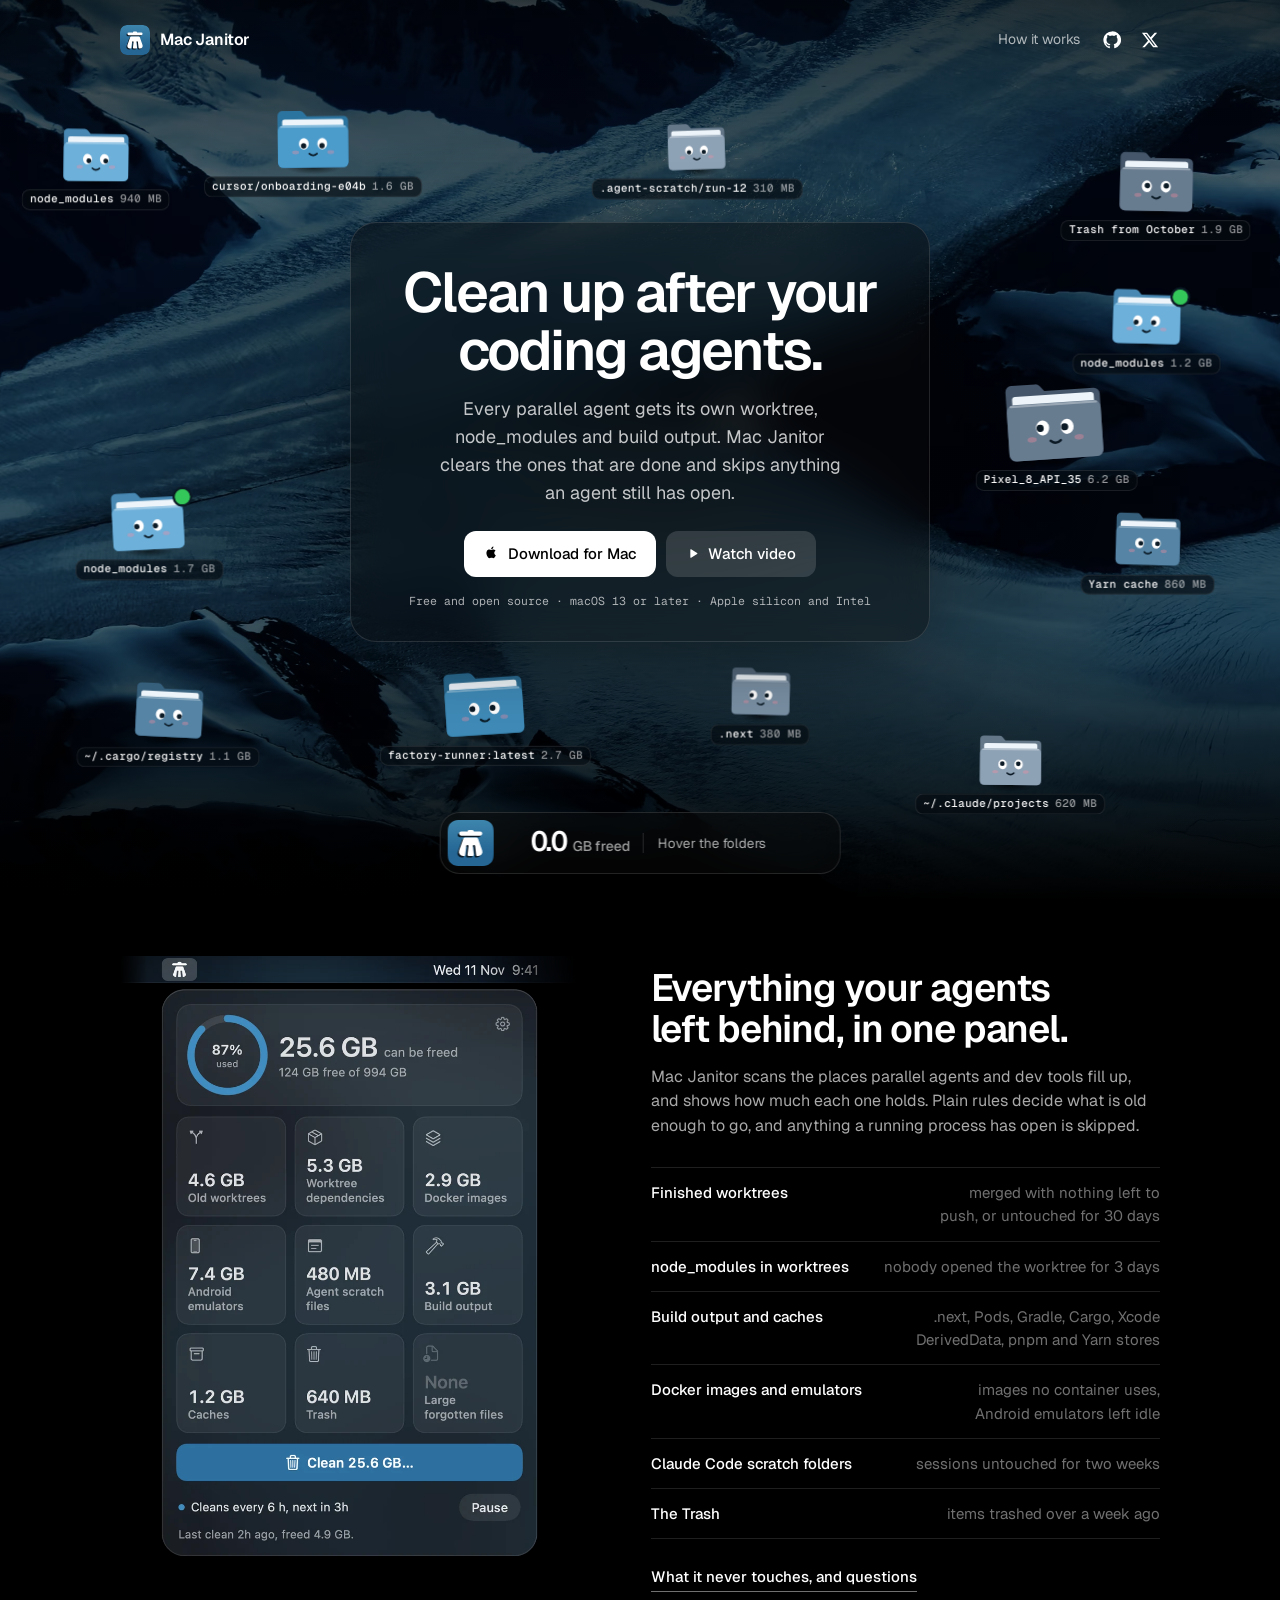
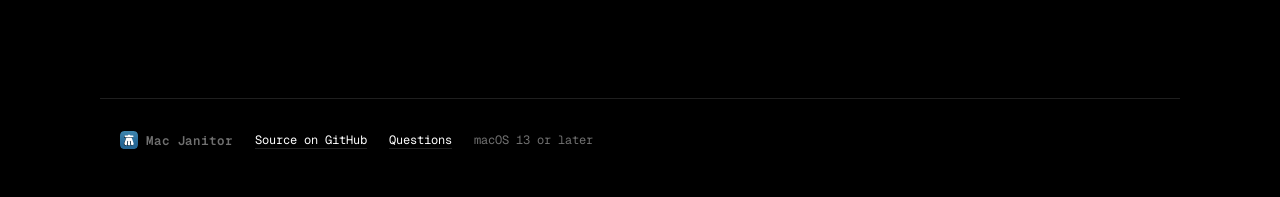
==== commit 26211531: "Show a crisp, realistic app panel on the landing page Snapshot mode renders a site fixture at 3x wit" ====
--- a/site/index.html
+++ b/site/index.html
@@ -78,7 +78,10 @@
 
   <section class="tour wrap">
     <figure class="shot">
-      <img src="assets/panel-dark.png" width="720" height="1088" alt="The Mac Janitor menu-bar panel: 17.7 GB can be freed, split into old worktrees, worktree dependencies, Android emulators, caches, the Trash and more" loading="lazy">
+      <picture>
+        <source type="image/webp" srcset="assets/panel-2x.webp 2x, assets/panel-3x.webp 3x">
+        <img src="assets/panel-2x.png" width="440" height="620" alt="The Mac Janitor menu-bar panel open under its menu-bar icon: 25.6 GB can be freed, from old worktrees, worktree dependencies, Docker images, Android emulators, agent scratch files, build output, caches and the Trash" loading="lazy">
+      </picture>
     </figure>
     <div class="tour-copy">
       <h2>Everything your agents left behind, in one panel.</h2>
--- a/site/styles.css
+++ b/site/styles.css
@@ -78,13 +78,13 @@
 .ctas { display: flex; flex-wrap: wrap; justify-content: center; gap: 10px; margin-top: 8px; }
 @keyframes rise { from { opacity: 0; transform: translateY(18px); } to { opacity: 1; transform: none; } }
 
-.tour { display: grid; grid-template-columns: minmax(0, 0.8fr) minmax(0, 1fr); gap: 72px; align-items: center; padding-block: 56px 96px; }
-.shot img { width: 100%; max-width: 380px; margin-inline: auto; border-radius: 22px; box-shadow: 0 0 0 1px var(--line), 0 40px 90px -40px rgba(255, 255, 255, 0.12); }
+.tour { display: grid; grid-template-columns: minmax(0, 0.9fr) minmax(0, 1fr); gap: 72px; align-items: center; padding-block: 56px 96px; }
+.shot img { display: block; width: 100%; max-width: 500px; height: auto; margin-inline: auto; }
 .tour-copy p { margin: 16px 0 0; max-width: 46ch; color: var(--muted); }
 .rows { list-style: none; margin: 28px 0 0; padding: 0; border-top: 1px solid var(--line); }
 .rows li { display: flex; justify-content: space-between; align-items: baseline; gap: 20px; padding: 13px 0; border-bottom: 1px solid var(--line); font-size: 15px; }
 .rows b { flex: none; font-weight: 500; }
-.rows span { color: var(--faint); text-align: right; }
+.rows span { color: var(--faint); text-align: right; text-wrap: balance; }
 .more { display: inline-flex; align-items: center; gap: 8px; margin-top: 26px; font-size: 15px; font-weight: 500; text-decoration: none; border-bottom: 1px solid var(--faint); padding-bottom: 2px; transition: border-color .15s ease; }
 .more:hover { border-color: var(--fg); }
 
@@ -131,7 +131,8 @@
 
 @media (max-width: 900px) {
   .tour, .split { grid-template-columns: minmax(0, 1fr); gap: 44px; }
-  .shot img { max-width: 340px; }
+  .shot img { max-width: 400px; }
+  .tour { row-gap: 20px; }
 }
 
 @media (max-width: 640px) {
--- a/site/toy.css
+++ b/site/toy.css
@@ -148,7 +148,7 @@
 }
 .jt-dock .jt-sink { width: 46px; height: 46px; }
 .jt-dock .jt-sink svg { filter: none; }
-.jt-dock .jt-count { font-size: 28px; }
+.jt-dock .jt-count { font-size: 28px; min-width: 3.2ch; text-align: right; }
 .jt-dock .jt-unit { margin-left: 6px; font-size: 14px; }
 .jt-dock .jt-hint { padding-left: 14px; border-left: 1px solid rgba(255, 255, 255, 0.14); font-size: 13.5px; color: rgba(255, 255, 255, 0.68); }
 @media (max-width: 640px) {
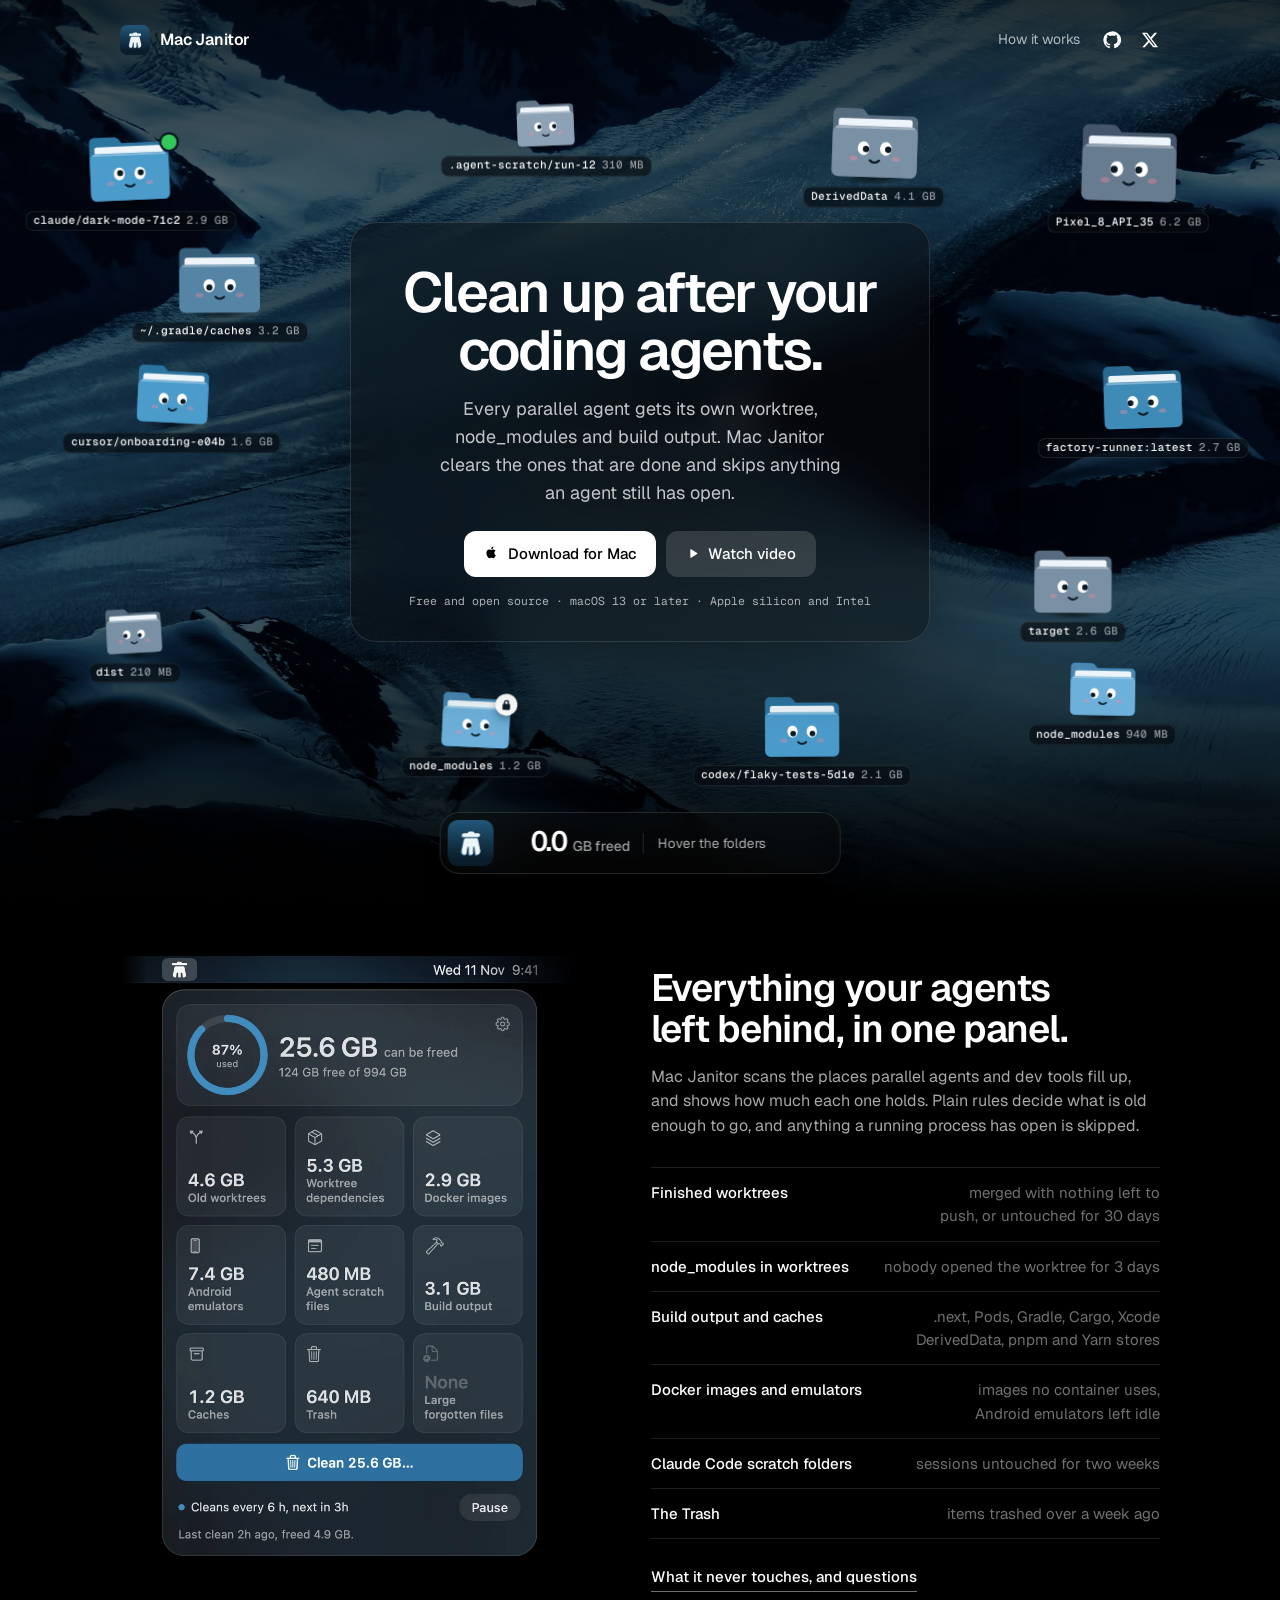
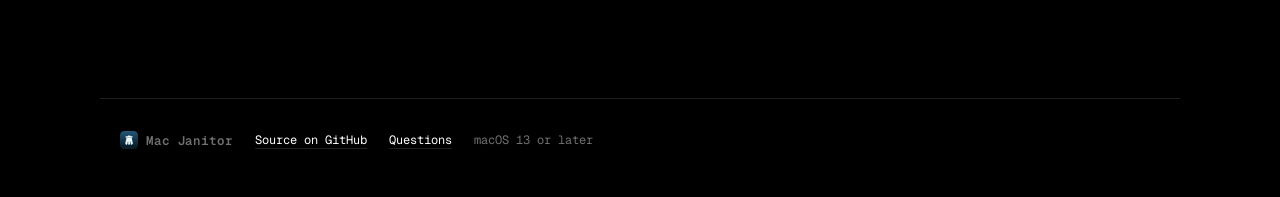
==== commit de0f46e1: "Use the F1 Glacier icon for the app, menu bar and site Swaps the logo.svg and menubar.svg masters fo" ====
--- a/site/index.html
+++ b/site/index.html
@@ -40,7 +40,7 @@
       <div class="jt-field"></div>
       <canvas class="jt-canvas"></canvas>
       <div class="jt-dock" data-avoid>
-        <div class="jt-sink"><svg viewBox="100 100 824 824" aria-hidden="true"><defs><linearGradient id="jt-sink-bg" x1="0" y1="0" x2="0" y2="1"><stop offset="0" stop-color="#3e86ae"/><stop offset="0.7" stop-color="#256694"/></linearGradient></defs><path d="M640.59 100C722.19 100 763 100 806.92 113.89C854.88 131.34 892.66 169.12 910.11 217.08C924 261 924 301.81 924 383.41L924 640.59C924 722.19 924 763 910.11 806.92C892.66 854.88 854.88 892.66 806.92 910.11C763 924 722.19 924 640.59 924L383.41 924C301.81 924 261 924 217.08 910.11C169.12 892.66 131.34 854.88 113.89 806.92C100 763 100 722.19 100 640.59L100 383.41C100 301.81 100 261 113.89 217.08C131.34 169.12 169.12 131.34 217.08 113.89C261 100 301.81 100 383.41 100Z" fill="url(#jt-sink-bg)"/><g transform="translate(512 277) scale(8.32)"><g class="lid"><path fill="#0b1a25" transform="translate(-3.2 3.2)" d="M-7 3.5A3.5 3.5 0 0 1 -3.5 0L3.5 0A3.5 3.5 0 0 1 7 3.5L7 7A3.5 3.5 0 0 1 3.5 10.5L-3.5 10.5A3.5 3.5 0 0 1 -7 7ZM-25 8A4.5 4.5 0 0 1 -20.5 3.5L20.5 3.5A4.5 4.5 0 0 1 25 8L25 8A4.5 4.5 0 0 1 20.5 12.5L-20.5 12.5A4.5 4.5 0 0 1 -25 8Z"/><path fill="#fff" d="M-7 3.5A3.5 3.5 0 0 1 -3.5 0L3.5 0A3.5 3.5 0 0 1 7 3.5L7 7A3.5 3.5 0 0 1 3.5 10.5L-3.5 10.5A3.5 3.5 0 0 1 -7 7ZM-25 8A4.5 4.5 0 0 1 -20.5 3.5L20.5 3.5A4.5 4.5 0 0 1 25 8L25 8A4.5 4.5 0 0 1 20.5 12.5L-20.5 12.5A4.5 4.5 0 0 1 -25 8Z"/></g><path fill="#0b1a25" fill-rule="evenodd" transform="translate(-3.2 3.2)" d="M-15.94 19.18A4 4 0 0 1 -12.16 16.5L12.16 16.5A4 4 0 0 1 15.94 19.18L24.83 44.58A8.96 8.96 0 0 1 16.38 56.5L14.84 56.5A3 3 0 0 1 11.86 53.850L9.62 34.71A2.5 2.5 0 0 0 7.14 32.5L6.87 32.5A2.23 2.23 0 0 0 4.66 34.98L6.78 53.15A3 3 0 0 1 3.8 56.5L-3.8 56.5A3 3 0 0 1 -6.78 53.15L-4.66 34.98A2.23 2.23 0 0 0 -6.87 32.5L-7.14 32.5A2.5 2.5 0 0 0 -9.62 34.71L-11.86 53.85A3 3 0 0 1 -14.84 56.5L-16.37 56.5A8.96 8.96 0 0 1 -24.83 44.58Z"/><path fill="#fff" fill-rule="evenodd" d="M-15.94 19.18A4 4 0 0 1 -12.16 16.5L12.16 16.5A4 4 0 0 1 15.94 19.18L24.83 44.58A8.96 8.96 0 0 1 16.38 56.5L14.84 56.5A3 3 0 0 1 11.86 53.85L9.62 34.71A2.5 2.5 0 0 0 7.14 32.5L6.87 32.5A2.23 2.23 0 0 0 4.66 34.98L6.78 53.15A3 3 0 0 1 3.8 56.5L-3.8 56.5A3 3 0 0 1 -6.78 53.15L-4.66 34.98A2.23 2.23 0 0 0 -6.87 32.5L-7.14 32.5A2.5 2.5 0 0 0 -9.62 34.71L-11.86 53.85A3 3 0 0 1 -14.84 56.5L-16.37 56.5A8.96 8.96 0 0 1 -24.83 44.58Z"/></g></svg></div>
+        <div class="jt-sink"><svg viewBox="100 100 824 824" aria-hidden="true"><defs><linearGradient id="jt-sink-bg" x1="0" y1="0" x2="0" y2="1"><stop offset="0" stop-color="#23577a"/><stop offset="0.85" stop-color="#0a1d2b"/></linearGradient></defs><path d="M640.59 100C722.19 100 763 100 806.92 113.89C854.88 131.34 892.66 169.12 910.11 217.08C924 261 924 301.81 924 383.41L924 640.59C924 722.19 924 763 910.11 806.92C892.66 854.88 854.88 892.66 806.92 910.11C763 924 722.19 924 640.59 924L383.41 924C301.81 924 261 924 217.08 910.11C169.12 892.66 131.34 854.88 113.89 806.92C100 763 100 722.19 100 640.59L100 383.41C100 301.81 100 261 113.89 217.08C131.34 169.12 169.12 131.34 217.08 113.89C261 100 301.81 100 383.41 100Z" fill="url(#jt-sink-bg)"/><g transform="translate(519.42 304.35) scale(7.84762)"><g class="lid"><path fill="#6f9bb6" transform="translate(-1.89 2.52)" d="M-7.5 4A4 4 0 0 1 -3.5 0L3.5 0A4 4 0 0 1 7.5 4L7.5 4A4 4 0 0 1 3.5 8L-3.5 8A4 4 0 0 1 -7.5 4ZM-20.5 8A4 4 0 0 1 -16.5 4L16.5 4A4 4 0 0 1 20.5 8L20.5 8A4 4 0 0 1 16.5 12L-16.5 12A4 4 0 0 1 -20.5 8Z"/><path fill="#eef5f6" d="M-7.5 4A4 4 0 0 1 -3.5 0L3.5 0A4 4 0 0 1 7.5 4L7.5 4A4 4 0 0 1 3.5 8L-3.5 8A4 4 0 0 1 -7.5 4ZM-20.5 8A4 4 0 0 1 -16.5 4L16.5 4A4 4 0 0 1 20.5 8L20.5 8A4 4 0 0 1 16.5 12L-16.5 12A4 4 0 0 1 -20.5 8Z"/></g><path fill="#6f9bb6" transform="translate(-1.89 2.52)" d="M-15.78 19.12C-15.11 16.03 -14.46 15.5 -11.3 15.5L11.3 15.5C14.46 15.5 15.11 16.03 15.78 19.12L21.01 43.3C22.03 48.03 18.43 52.5 13.59 52.5L13.59 52.5C11.46 52.5 10.67 51.82 10.37 49.71L8.39 35.78C8.22 34.62 7.51 34 6.33 34L6.33 34C5.34 34 4.53 34.81 4.54 35.8L4.56 48.83C4.57 51.85 3.91 52.5 0.89 52.5L-0.89 52.5C-3.91 52.5 -4.57 51.85 -4.56 48.83L-4.54 35.8C-4.53 34.81 -5.34 34 -6.33 34L-6.33 34C-7.51 34 -8.22 34.62 -8.39 35.78L-10.37 49.71C-10.67 51.82 -11.46 52.5 -13.59 52.5L-13.59 52.5C-18.43 52.5 -22.03 48.03 -21.01 43.3Z"/><path fill="#eef5f6" d="M-15.78 19.12C-15.11 16.03 -14.46 15.5 -11.3 15.5L11.3 15.5C14.46 15.5 15.11 16.03 15.78 19.12L21.01 43.3C22.03 48.03 18.43 52.5 13.59 52.5L13.59 52.5C11.46 52.5 10.67 51.82 10.37 49.71L8.39 35.78C8.22 34.62 7.51 34 6.33 34L6.33 34C5.34 34 4.53 34.81 4.54 35.8L4.56 48.83C4.57 51.85 3.91 52.5 0.89 52.5L-0.89 52.5C-3.91 52.5 -4.57 51.85 -4.56 48.83L-4.54 35.8C-4.53 34.81 -5.34 34 -6.33 34L-6.33 34C-7.51 34 -8.22 34.62 -8.39 35.78L-10.37 49.71C-10.67 51.82 -11.46 52.5 -13.59 52.5L-13.59 52.5C-18.43 52.5 -22.03 48.03 -21.01 43.3Z"/></g></svg></div>
         <div class="jt-readout"><span class="jt-count">0.0</span><span class="jt-unit">GB freed</span></div>
         <span class="jt-hint"></span>
       </div>
--- a/site/toy.css
+++ b/site/toy.css
@@ -111,7 +111,7 @@
 @keyframes jt-puff { from { transform: scale(0.2); opacity: 1; } to { transform: scale(1.5); opacity: 0; } }
 
 .jt-sink { position: relative; width: 60px; height: 60px; flex: none; will-change: transform; }
-.jt-sink svg { display: block; width: 100%; height: 100%; overflow: visible; filter: drop-shadow(0 10px 22px rgba(37, 102, 148, 0.55)); }
+.jt-sink svg { display: block; width: 100%; height: 100%; overflow: visible; filter: drop-shadow(0 10px 22px rgba(35, 87, 122, 0.55)); }
 .jt-sink .lid { transform-box: fill-box; transform-origin: 8% 100%; transition: transform 0.16s cubic-bezier(.3, 1.6, .5, 1); }
 .jt-sink.is-open .lid { transform: translateY(-14%) rotate(-16deg); }
 
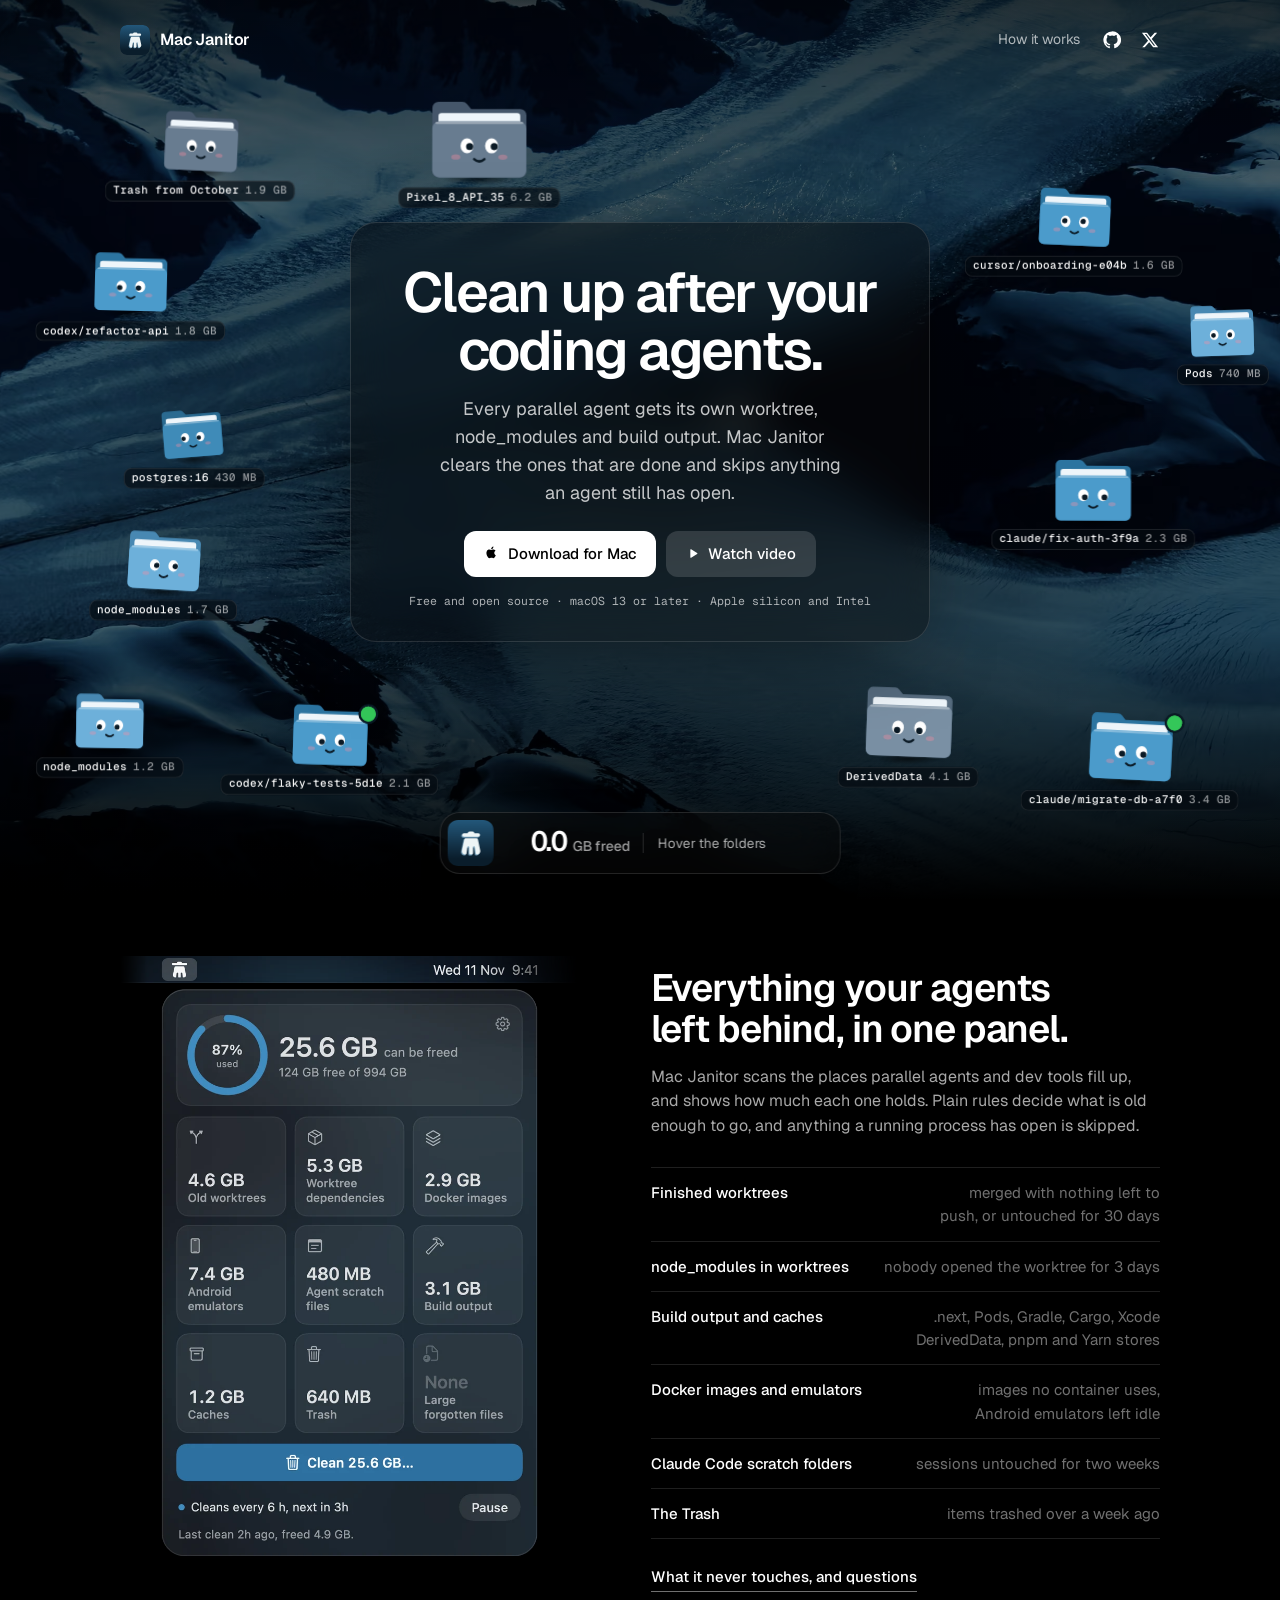
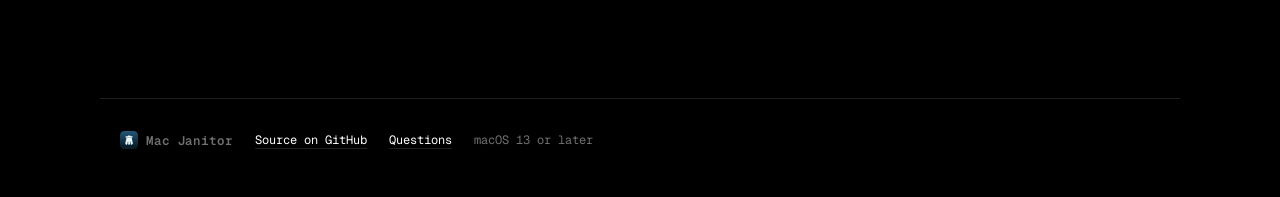
==== commit fba69154: "Download the DMG directly from the site's main button" ====
--- a/site/index.html
+++ b/site/index.html
@@ -63,7 +63,7 @@
       <h1>Clean up after your coding agents.</h1>
       <p class="lede">Every parallel agent gets its own worktree, node_modules and build output. Mac Janitor clears the ones that are done and skips anything an agent still has open.</p>
       <div class="ctas">
-        <a class="btn main" href="https://github.com/blazejkustra/Mac-Janitor/releases">
+        <a class="btn main" href="https://github.com/blazejkustra/Mac-Janitor/releases/latest/download/MacJanitor.dmg">
           <svg viewBox="0 0 24 24" aria-hidden="true"><path d="M16.4 12.6c0-2.4 2-3.5 2-3.6-1.1-1.6-2.8-1.8-3.4-1.8-1.4-.2-2.8.9-3.5.9-.7 0-1.9-.8-3.1-.8-1.6 0-3 .9-3.8 2.3-1.6 2.8-.4 7 1.2 9.3.8 1.1 1.7 2.4 2.9 2.3 1.2 0 1.6-.7 3-.7s1.8.7 3.1.7c1.3 0 2.1-1.1 2.8-2.3.9-1.3 1.3-2.5 1.3-2.6 0 0-2.5-1-2.5-3.7zM14.1 5.5c.6-.8 1.1-1.9 1-3-.9 0-2.1.6-2.7 1.4-.6.7-1.1 1.8-1 2.9 1 .1 2.1-.5 2.7-1.3z"/></svg>
           Download for Mac
         </a>
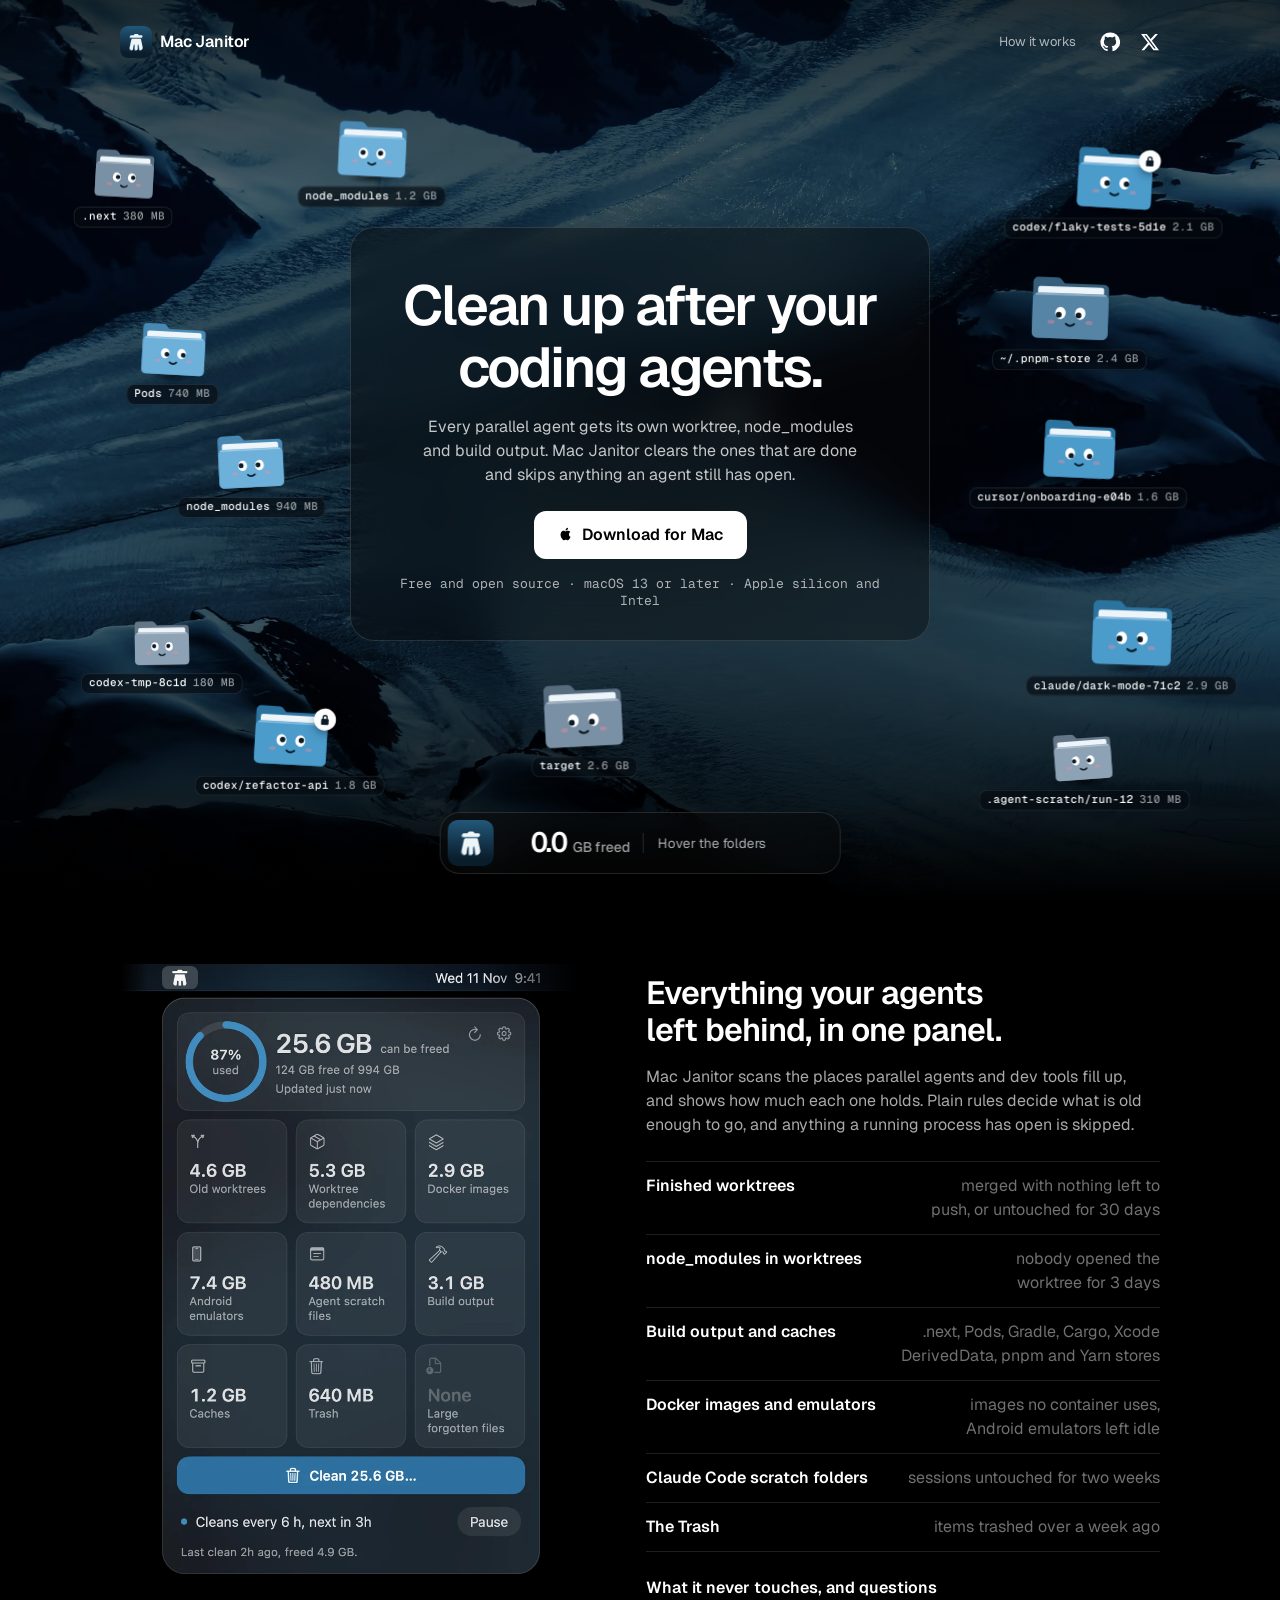
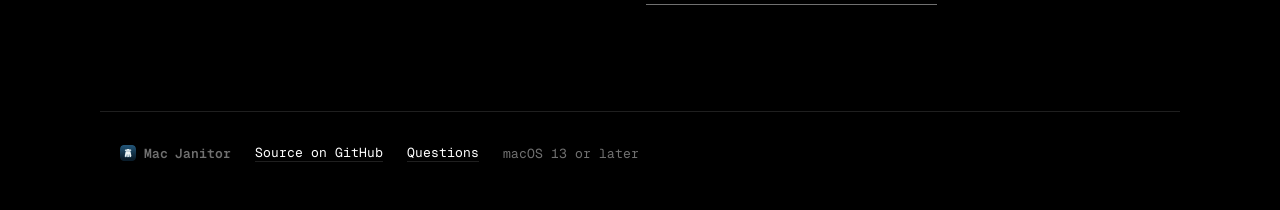
==== commit a2d52660: "Apply the design rules to the site Type tokens and the 4-point scale in styles.css, one hero button " ====
--- a/site/index.html
+++ b/site/index.html
@@ -67,7 +67,7 @@
           <svg viewBox="0 0 24 24" aria-hidden="true"><path d="M16.4 12.6c0-2.4 2-3.5 2-3.6-1.1-1.6-2.8-1.8-3.4-1.8-1.4-.2-2.8.9-3.5.9-.7 0-1.9-.8-3.1-.8-1.6 0-3 .9-3.8 2.3-1.6 2.8-.4 7 1.2 9.3.8 1.1 1.7 2.4 2.9 2.3 1.2 0 1.6-.7 3-.7s1.8.7 3.1.7c1.3 0 2.1-1.1 2.8-2.3.9-1.3 1.3-2.5 1.3-2.6 0 0-2.5-1-2.5-3.7zM14.1 5.5c.6-.8 1.1-1.9 1-3-.9 0-2.1.6-2.7 1.4-.6.7-1.1 1.8-1 2.9 1 .1 2.1-.5 2.7-1.3z"/></svg>
           Download for Mac
         </a>
-        <button class="btn ghost" type="button" id="watch" aria-haspopup="dialog">
+        <button class="btn ghost" type="button" id="watch" aria-haspopup="dialog" hidden>
           <svg viewBox="0 0 24 24" aria-hidden="true"><path d="M8 5.2v13.6a1 1 0 0 0 1.5.86l11-6.8a1 1 0 0 0 0-1.72l-11-6.8A1 1 0 0 0 8 5.2z"/></svg>
           Watch video
         </button>
@@ -113,15 +113,7 @@
   </button>
 </dialog>
 
-<template id="soon">
-  <div class="soon">
-    <img src="assets/demo-poster.jpg" alt="">
-    <div class="soon-note">
-      <b>Video coming soon</b>
-      <span>A short tour of a scan and a clean is on its way.</span>
-    </div>
-  </div>
-</template>
+
 
 <script src="player.js" defer></script>
 <script src="toy.js" defer></script>
--- a/site/styles.css
+++ b/site/styles.css
@@ -8,6 +8,10 @@
   --sans: "Geist", system-ui, -apple-system, sans-serif;
   --mono: "Geist Mono", ui-monospace, "SF Mono", Menlo, monospace;
   --col: 1080px;
+  --title: clamp(36px, 5.4vw, 56px);
+  --heading: clamp(24px, 3.4vw, 32px);
+  --body: 16px;
+  --label: 13px;
   --spring: cubic-bezier(.3, 1.5, .5, 1);
   color-scheme: dark;
 }
@@ -19,43 +23,43 @@
   background: var(--bg);
   color: var(--fg);
   font-family: var(--sans);
-  font-size: 16px;
-  line-height: 1.55;
+  font-size: var(--body);
+  line-height: 1.5;
   -webkit-font-smoothing: antialiased;
 }
 img { display: block; max-width: 100%; height: auto; }
+[hidden] { display: none !important; }
 a { color: inherit; }
 a, button, summary { cursor: pointer; -webkit-tap-highlight-color: transparent; }
-:focus-visible { outline: 2px solid var(--fg); outline-offset: 3px; border-radius: 10px; }
+:focus-visible { outline: 2px solid var(--fg); outline-offset: 4px; border-radius: 12px; }
 
 .wrap { width: 100%; max-width: var(--col); margin: 0 auto; padding-inline: max(20px, env(safe-area-inset-left, 0px)) max(20px, env(safe-area-inset-right, 0px)); }
 
-.nav { position: relative; z-index: 3; display: flex; align-items: center; justify-content: space-between; padding-block: 22px; }
-.brand { display: inline-flex; align-items: center; gap: 10px; font-weight: 600; font-size: 16px; letter-spacing: -0.01em; text-decoration: none; }
-.brand img { width: 30px; height: 30px; border-radius: 7px; }
-.brand.small { gap: 8px; font-size: 12.5px; }
-.brand.small img { width: 18px; height: 18px; border-radius: 4px; }
-.links { display: flex; align-items: center; gap: 2px; margin-right: -8px; }
-.links a { display: inline-flex; align-items: center; height: 36px; padding: 0 12px; border-radius: 10px; font-size: 14px; color: var(--muted); text-decoration: none; transition: background .15s ease, color .15s ease; }
+.nav { position: relative; z-index: 3; display: flex; align-items: center; justify-content: space-between; padding-block: 24px; }
+.brand { display: inline-flex; align-items: center; gap: 8px; font-weight: 600; font-size: var(--body); letter-spacing: -0.01em; text-decoration: none; }
+.brand img { width: 32px; height: 32px; border-radius: 8px; }
+.brand.small { font-size: var(--label); }
+.brand.small img { width: 16px; height: 16px; border-radius: 4px; }
+.links { display: flex; align-items: center; gap: 4px; margin-right: -8px; }
+.links a { display: inline-flex; align-items: center; height: 36px; padding: 0 12px; border-radius: 12px; font-size: var(--label); color: var(--muted); text-decoration: none; transition: background .15s ease, color .15s ease; }
 .links a:hover { background: var(--fill); color: var(--fg); }
 .links .icon { width: 36px; padding: 0; justify-content: center; color: var(--fg); }
-.links svg { width: 18px; height: 18px; fill: currentColor; }
+.links svg { width: 20px; height: 20px; fill: currentColor; }
 
-h1 { margin: 0; font-weight: 600; font-size: clamp(36px, 5.4vw, 56px); line-height: 1.03; letter-spacing: -0.035em; text-wrap: balance; }
-h2 { margin: 0; font-weight: 600; font-size: clamp(28px, 3.4vw, 38px); line-height: 1.08; letter-spacing: -0.03em; text-wrap: balance; }
-.lede { margin: 0; max-width: 34ch; font-size: 18px; line-height: 1.55; color: var(--muted); text-wrap: pretty; }
+h1 { margin: 0; font-weight: 600; font-size: var(--title); line-height: 1.1; letter-spacing: -0.035em; text-wrap: balance; }
+h2 { margin: 0; font-weight: 600; font-size: var(--heading); line-height: 1.15; letter-spacing: -0.03em; text-wrap: balance; }
+.lede { margin: 0; max-width: 40ch; font-size: var(--body); line-height: 1.5; color: var(--muted); text-wrap: pretty; }
 
-.btn { display: inline-flex; align-items: center; gap: 9px; height: 46px; padding: 0 20px; border: 0; border-radius: 12px; font: 500 15px var(--sans); text-decoration: none; transition: transform .15s ease, background .15s ease; }
+.btn { display: inline-flex; align-items: center; gap: 8px; height: 48px; padding: 0 24px; border: 0; border-radius: 12px; font: 600 var(--body) var(--sans); text-decoration: none; transition: transform .15s ease, background .15s ease; }
 .btn:hover { transform: translateY(-1px); }
-.btn svg { width: 15px; height: 15px; fill: currentColor; }
+.btn svg { width: 16px; height: 16px; fill: currentColor; }
 .btn.main { background: #fff; color: #000; }
 .btn.main svg { margin-top: -2px; }
 .btn.ghost { background: rgba(255, 255, 255, 0.14); color: var(--fg); }
 .btn.ghost:hover { background: rgba(255, 255, 255, 0.2); }
-.btn.ghost svg { width: 13px; height: 13px; }
-.meta { margin: 0; font: 400 11.5px var(--mono); color: var(--muted); }
+.meta { margin: 0; font: 400 var(--label) var(--mono); color: var(--muted); }
 
-.stage { position: relative; isolation: isolate; overflow: hidden; display: flex; flex-direction: column; min-height: clamp(640px, 100svh, 980px); padding-bottom: 72px; background: #000; }
+.stage { position: relative; isolation: isolate; overflow: hidden; display: flex; flex-direction: column; min-height: clamp(640px, 100svh, 980px); padding-bottom: 64px; background: #000; }
 .photo { position: absolute; inset: 0; z-index: -2; }
 .photo img { width: 100%; height: 100%; object-fit: cover; filter: brightness(.5) saturate(.92); }
 .stage::before {
@@ -67,84 +71,78 @@
 }
 
 .intro {
-  position: relative; z-index: 2; margin: auto; width: calc(100% - 40px); max-width: 580px; padding: 42px 32px 34px;
+  position: relative; z-index: 2; margin: auto; width: calc(100% - 40px); max-width: 580px; padding: 48px 32px 32px;
   display: flex; flex-direction: column; align-items: center; gap: 16px; text-align: center;
-  border-radius: 26px; background: rgba(10, 10, 10, 0.42);
-  box-shadow: inset 0 0 0 1px rgba(255, 255, 255, 0.12), 0 30px 80px -30px rgba(0, 0, 0, 0.6);
+  border-radius: 24px; background: rgba(10, 10, 10, 0.42);
+  box-shadow: inset 0 0 0 1px rgba(255, 255, 255, 0.12);
   backdrop-filter: blur(20px) saturate(1.1); -webkit-backdrop-filter: blur(20px) saturate(1.1);
   animation: rise .7s var(--spring) both;
 }
 .intro .lede { color: rgba(255, 255, 255, 0.76); }
-.ctas { display: flex; flex-wrap: wrap; justify-content: center; gap: 10px; margin-top: 8px; }
+.ctas { display: flex; flex-wrap: wrap; justify-content: center; gap: 8px; margin-top: 8px; }
 @keyframes rise { from { opacity: 0; transform: translateY(18px); } to { opacity: 1; transform: none; } }
 
-.tour { display: grid; grid-template-columns: minmax(0, 0.9fr) minmax(0, 1fr); gap: 72px; align-items: center; padding-block: 56px 96px; }
+.tour { display: grid; grid-template-columns: minmax(0, 0.9fr) minmax(0, 1fr); gap: 64px; align-items: center; padding-block: 64px 96px; }
 .shot img { display: block; width: 100%; max-width: 500px; height: auto; margin-inline: auto; }
 .tour-copy p { margin: 16px 0 0; max-width: 46ch; color: var(--muted); }
-.rows { list-style: none; margin: 28px 0 0; padding: 0; border-top: 1px solid var(--line); }
-.rows li { display: flex; justify-content: space-between; align-items: baseline; gap: 20px; padding: 13px 0; border-bottom: 1px solid var(--line); font-size: 15px; }
-.rows b { flex: none; font-weight: 500; }
+.rows { list-style: none; margin: 24px 0 0; padding: 0; border-top: 1px solid var(--line); }
+.rows li { display: flex; justify-content: space-between; align-items: baseline; gap: 24px; padding: 12px 0; border-bottom: 1px solid var(--line); }
+.rows b { flex: none; font-weight: 600; }
 .rows span { color: var(--faint); text-align: right; text-wrap: balance; }
-.more { display: inline-flex; align-items: center; gap: 8px; margin-top: 26px; font-size: 15px; font-weight: 500; text-decoration: none; border-bottom: 1px solid var(--faint); padding-bottom: 2px; transition: border-color .15s ease; }
+.more { display: inline-flex; align-items: center; gap: 8px; margin-top: 24px; font-weight: 600; text-decoration: none; border-bottom: 1px solid var(--faint); padding-bottom: 4px; transition: border-color .15s ease; }
 .more:hover { border-color: var(--fg); }
 
-.foot { display: flex; flex-wrap: wrap; align-items: center; gap: 12px 22px; padding-block: 32px 48px; border-top: 1px solid var(--line); font: 400 12px var(--mono); color: var(--faint); }
+.foot { display: flex; flex-wrap: wrap; align-items: center; gap: 12px 24px; padding-block: 32px 48px; border-top: 1px solid var(--line); font: 400 var(--label) var(--mono); color: var(--faint); }
 .foot a { color: var(--fg); text-decoration: none; border-bottom: 1px solid var(--line); }
 .foot a:hover { border-color: var(--fg); }
 .foot .credits { flex-basis: 100%; }
 
 .page .nav { border-bottom: 1px solid var(--line); }
-.intro-page { padding-block: 72px 56px; }
-.intro-page .lede { margin-top: 18px; max-width: 52ch; }
+.intro-page { padding-block: 64px 48px; }
+.intro-page .lede { margin-top: 16px; max-width: 52ch; }
 .band { padding-block: 64px; border-top: 1px solid var(--line); }
 .split { display: grid; grid-template-columns: 1fr 1fr; gap: 64px; }
 .sub { margin: 12px 0 0; max-width: 46ch; color: var(--muted); }
 .list { list-style: none; margin: 28px 0 0; padding: 0; border-top: 1px solid var(--line); }
-.list li { padding: 14px 0; border-bottom: 1px solid var(--line); color: var(--muted); }
-.list b { color: var(--fg); font-weight: 500; }
+.list li { padding: 16px 0; border-bottom: 1px solid var(--line); color: var(--muted); }
+.list b { color: var(--fg); font-weight: 600; }
 figure { margin: 0; }
 
 .faq { padding-block: 64px; border-top: 1px solid var(--line); }
 .faq h2 { margin-bottom: 16px; }
 .faq-list { max-width: 720px; }
 details { border-bottom: 1px solid var(--line); }
-summary { list-style: none; display: flex; justify-content: space-between; align-items: center; gap: 16px; padding: 18px 0; font-weight: 500; font-size: 17px; border-radius: 0; }
+summary { list-style: none; display: flex; justify-content: space-between; align-items: center; gap: 16px; padding: 16px 0; font-weight: 600; border-radius: 0; }
 summary::-webkit-details-marker { display: none; }
-summary::after { content: "+"; font: 400 20px var(--mono); color: var(--faint); transition: transform .25s var(--spring); }
+summary::after { content: "+"; font: 400 var(--body) var(--mono); color: var(--faint); transition: transform .25s var(--spring); }
 details[open] summary::after { transform: rotate(45deg); }
-details p { margin: 0 0 20px; max-width: 62ch; color: var(--muted); }
+details p { margin: 0 0 16px; max-width: 62ch; color: var(--muted); }
 
-.player { width: min(1100px, calc(100vw - 32px)); max-width: none; padding: 0; border: 0; border-radius: 18px; background: #000; color: var(--fg); overflow: visible; box-shadow: 0 0 0 1px var(--line), 0 40px 90px -30px rgba(0, 0, 0, 0.9); }
+.player { width: min(1100px, calc(100vw - 32px)); max-width: none; padding: 0; border: 0; border-radius: 24px; background: #000; color: var(--fg); overflow: visible; box-shadow: 0 0 0 1px var(--line); }
 .player::backdrop { background: rgba(0, 0, 0, 0.8); backdrop-filter: blur(8px); -webkit-backdrop-filter: blur(8px); }
 .player[open] { animation: pop .35s var(--spring) both; }
 @keyframes pop { from { opacity: 0; transform: scale(.96); } to { opacity: 1; transform: none; } }
-.frame { aspect-ratio: 16 / 9; border-radius: 18px; overflow: hidden; background: #000; }
-.frame video, .soon img { display: block; width: 100%; height: 100%; object-fit: cover; }
-.soon { position: relative; height: 100%; }
-.soon img { filter: brightness(0.55); }
-.soon-note { position: absolute; left: 50%; bottom: 28px; transform: translateX(-50%); display: flex; flex-direction: column; align-items: center; gap: 4px; padding: 14px 20px; border-radius: 14px; text-align: center; background: rgba(0, 0, 0, 0.6); box-shadow: inset 0 0 0 1px var(--line); backdrop-filter: blur(12px); -webkit-backdrop-filter: blur(12px); }
-.soon-note b { font-weight: 600; font-size: 16px; }
-.soon-note span { font-size: 13.5px; color: var(--muted); }
-.close { position: absolute; top: -14px; right: -14px; width: 36px; height: 36px; border-radius: 50%; border: 0; display: grid; place-items: center; background: #fff; color: #000; box-shadow: 0 8px 20px -8px rgba(0, 0, 0, 0.8); transition: transform .2s var(--spring); }
+.frame { aspect-ratio: 16 / 9; border-radius: 24px; overflow: hidden; background: #000; }
+.frame video { display: block; width: 100%; height: 100%; object-fit: cover; }
+.close { position: absolute; top: -16px; right: -16px; width: 36px; height: 36px; border-radius: 50%; border: 0; display: grid; place-items: center; background: #fff; color: #000; transition: transform .2s var(--spring); }
 .close:hover { transform: scale(1.08); }
-.close svg { width: 14px; height: 14px; stroke: currentColor; stroke-width: 2.2; stroke-linecap: round; fill: none; }
+.close svg { width: 16px; height: 16px; stroke: currentColor; stroke-width: 2.2; stroke-linecap: round; fill: none; }
 
 @media (max-width: 900px) {
-  .tour, .split { grid-template-columns: minmax(0, 1fr); gap: 44px; }
+  .tour, .split { grid-template-columns: minmax(0, 1fr); gap: 48px; }
   .shot img { max-width: 400px; }
-  .tour { row-gap: 20px; }
+  .tour { row-gap: 24px; }
 }
 
 @media (max-width: 640px) {
-  .lede { font-size: 16.5px; }
-  .intro { padding: 30px 18px 26px; border-radius: 22px; }
+  .intro { padding: 32px 16px 24px; }
   .ctas { width: 100%; flex-direction: column; }
   .btn { justify-content: center; }
-  .rows li { flex-direction: column; gap: 2px; }
+  .rows li { flex-direction: column; gap: 4px; }
   .rows span { text-align: left; }
   .page .links a:not(.icon):not(.home-link) { display: none; }
-  .soon-note { bottom: 12px; padding: 10px 14px; width: calc(100% - 24px); }
-  .close { top: -44px; right: 0; }
+  .close { top: -48px; right: 0; }
+
 }
 
 @media (prefers-reduced-motion: reduce) {
